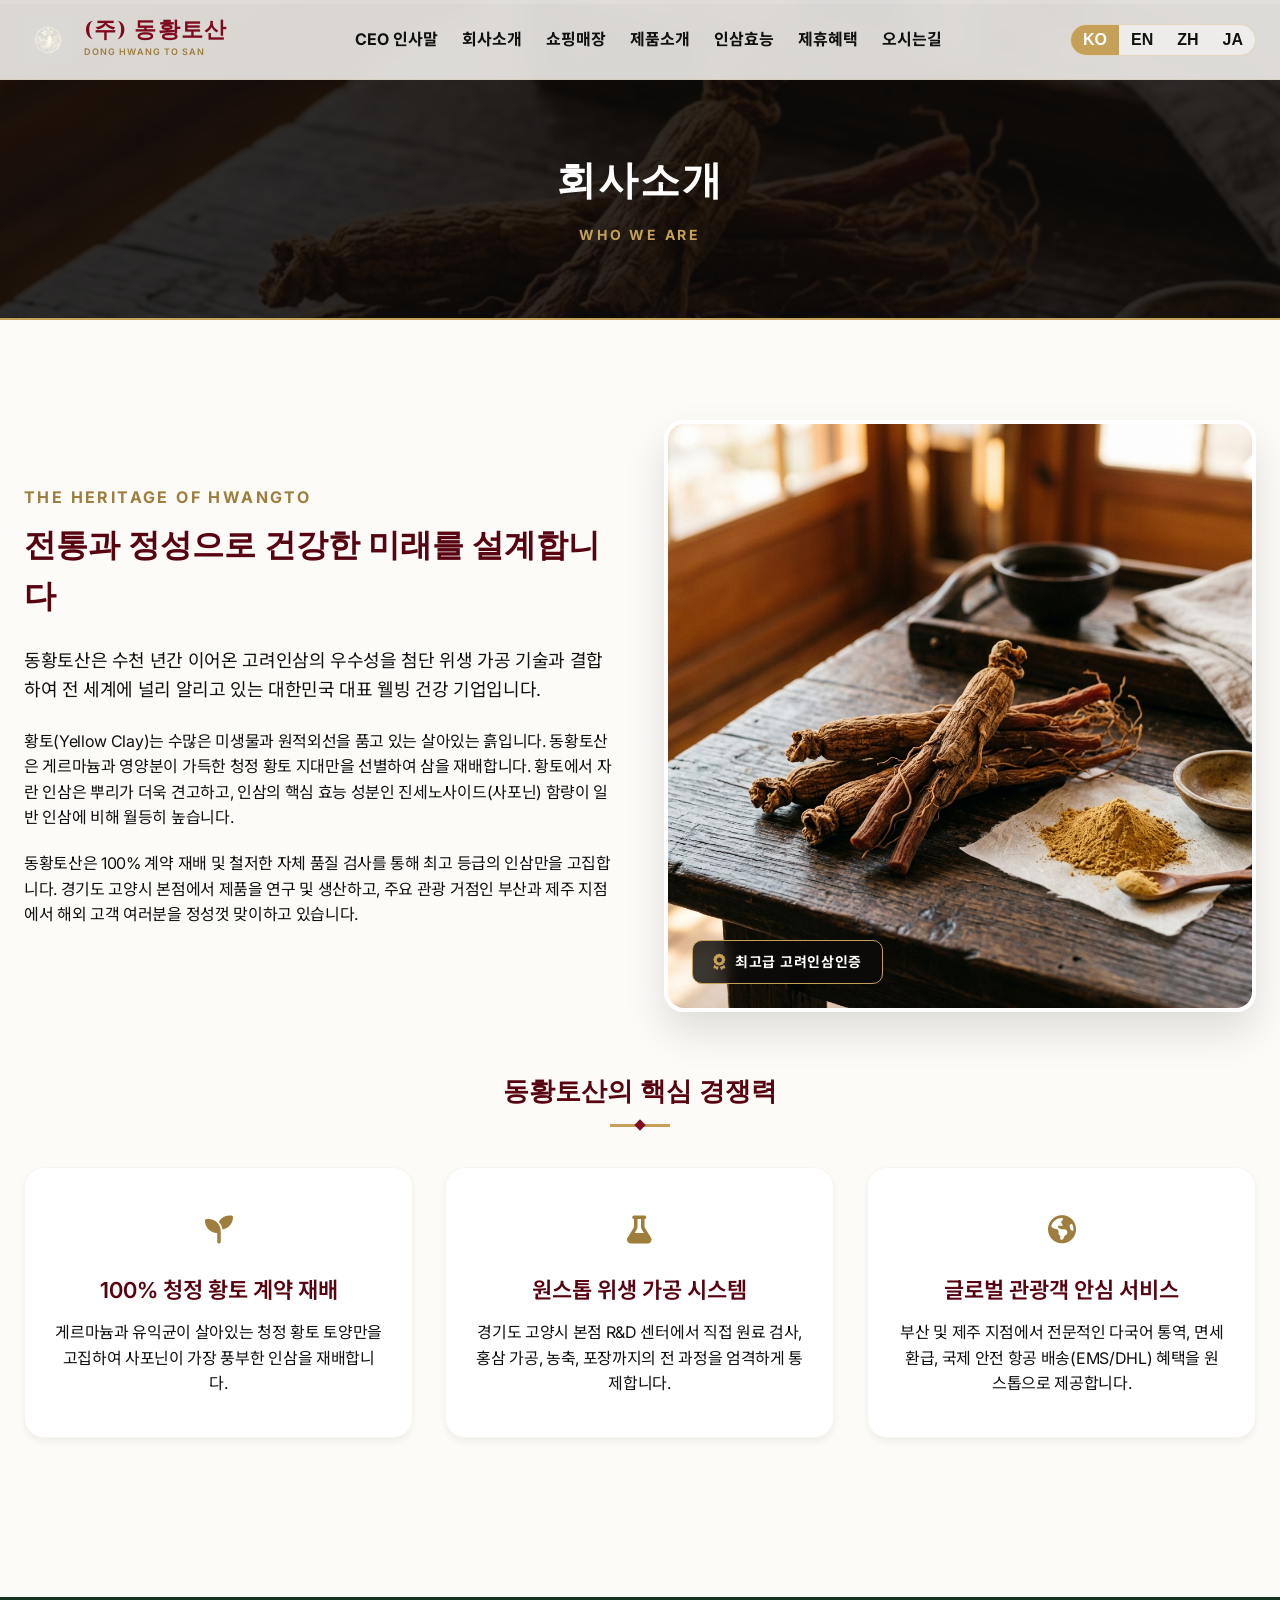
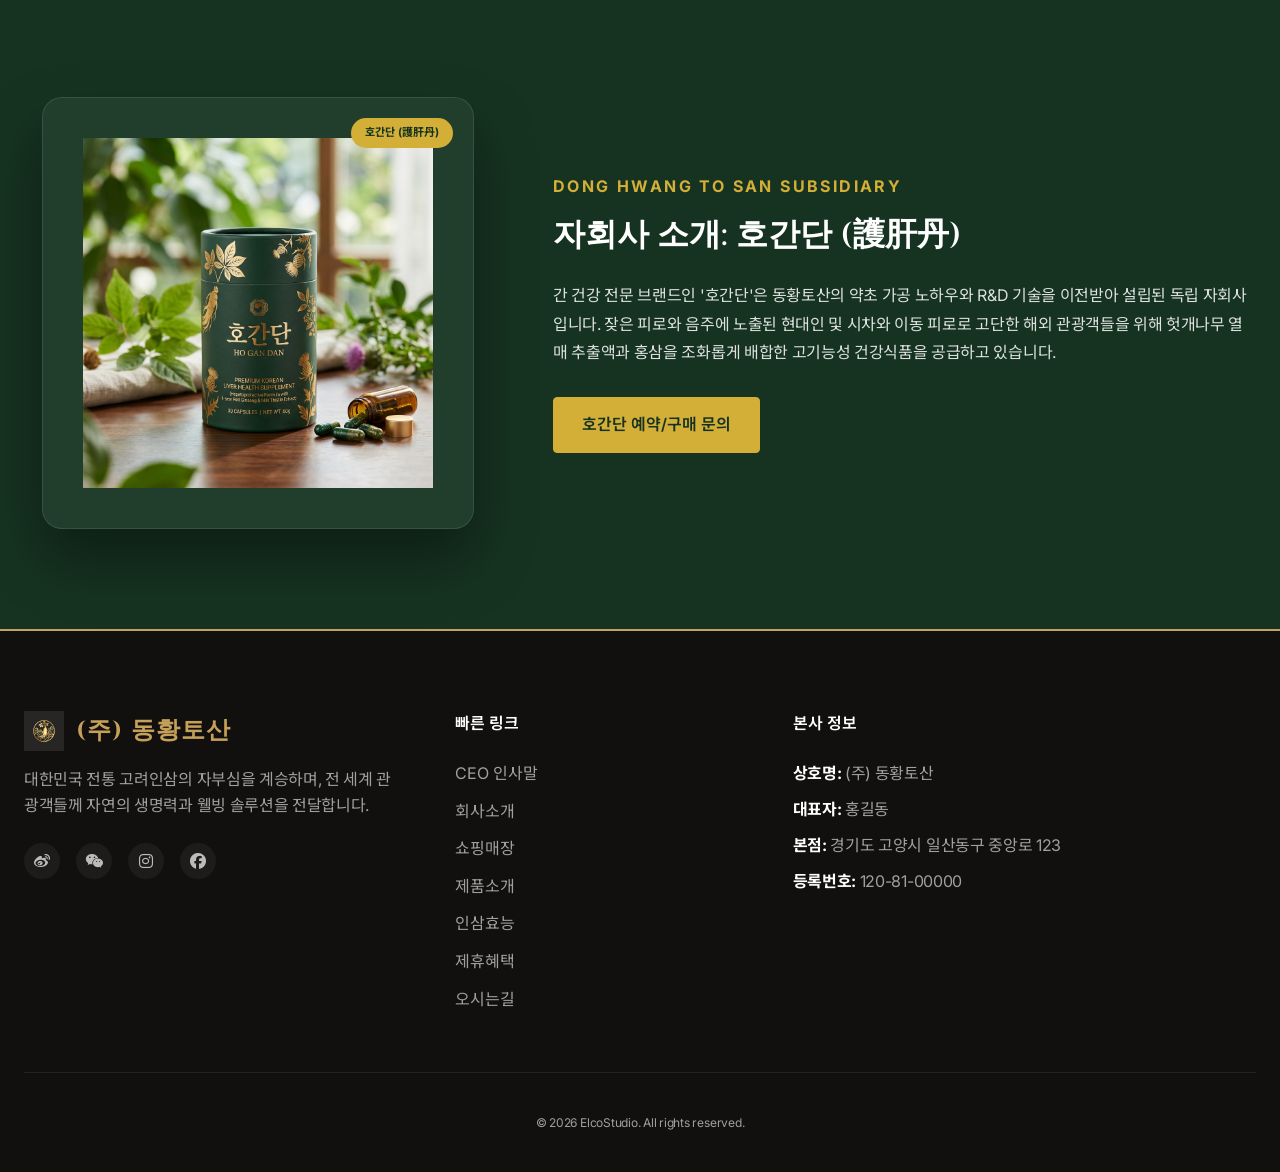
==== about.html @ 8557ec3d "first" ====
<!DOCTYPE html>
<html lang="ko">
<head>
    <meta charset="UTF-8">
    <meta name="viewport" content="width=device-width, initial-scale=1.0">
    <title>회사소개 | (주)동황토산</title>
    <meta name="description" content="주식회사 동황토산의 브랜드 연혁, 경쟁력 및 자회사 호간단을 소개합니다. 황토 속에서 엄선된 6년근 고려인삼의 자부심을 확인하세요.">
    <!-- Google Fonts -->
    <link rel="preconnect" href="https://fonts.googleapis.com">
    <link rel="preconnect" href="https://fonts.gstatic.com" crossorigin>
    <link href="https://fonts.googleapis.com/css2?family=Cinzel:wght@400;600;700&family=Inter:wght@300;400;500;600;700&family=Noto+Sans+KR:wght@300;400;500;700&display=swap" rel="stylesheet">
    <!-- FontAwesome -->
    <link rel="stylesheet" href="https://cdnjs.cloudflare.com/ajax/libs/font-awesome/6.4.0/css/all.min.css">
    <!-- Stylesheet -->
    <link rel="stylesheet" href="styles.css">
</head>
<body>

    <!-- Header / Sticky Navigation -->
    <header id="main-header" class="header">
        <div class="header-container">
            <a href="index.html" class="logo" id="header-logo">
                <img src="assets/logo.png" alt="Dong Hwang To San Logo" class="logo-img">
                <div class="logo-text-wrap">
                    <span class="logo-text-ko" data-i18n="logo_name">주식회사 동황토산</span>
                    <span class="logo-subtext" data-i18n="logo_sub">DONG HWANG TO SAN</span>
                </div>
            </a>
            
            <nav class="nav-menu" id="nav-menu">
                <ul>
                    <li><a href="ceo.html" data-i18n="nav_story">CEO 인사말</a></li>
                    <li><a href="about.html" class="active" data-i18n="nav_about">회사소개</a></li>
                    <li><a href="outlets.html" data-i18n="nav_branches">쇼핑매장</a></li>
                    <li><a href="products.html" data-i18n="nav_products">제품소개</a></li>
                    <li><a href="efficacy.html" data-i18n="nav_efficacy">인삼효능</a></li>
                    <li><a href="partnership.html" data-i18n="nav_partnership">제휴혜택</a></li>
                    <li><a href="directions.html" data-i18n="nav_booking">오시는길</a></li>
                </ul>
            </nav>

            <div class="header-actions">
                <div class="lang-selector" id="lang-selector">
                    <button class="lang-btn" data-lang="ko">KO</button>
                    <button class="lang-btn" data-lang="en">EN</button>
                    <button class="lang-btn" data-lang="zh">ZH</button>
                    <button class="lang-btn" data-lang="ja">JA</button>
                </div>
                <button class="mobile-menu-toggle" id="mobile-toggle" aria-label="Toggle Navigation Menu">
                    <i class="fa-solid fa-bars"></i>
                </button>
            </div>
        </div>
    </header>

    <!-- Subpage Hero Banner -->
    <section class="subpage-hero">
        <div class="subpage-hero-content">
            <h1 class="subpage-title" data-i18n="about_page_title">회사소개</h1>
            <span class="subpage-subtitle" data-i18n="about_intro_subtitle">WHO WE ARE</span>
        </div>
    </section>

    <!-- Main Content -->
    <main id="content-wrapper">
        <!-- Story Section -->
        <section class="section">
            <div class="container">
                <div class="grid-2-col">
                    <div class="story-text">
                        <span class="section-subtitle" data-i18n="story_subtitle">THE HERITAGE OF HWANGTO</span>
                        <h2 data-i18n="about_intro_title" style="font-size: 32px; margin-bottom: 24px; color: var(--color-primary-dark);">
                            전통과 정성으로 건강한 미래를 설계합니다
                        </h2>
                        <p data-i18n="about_intro_p" class="greeting-highlight" style="font-size: 18px; margin-bottom: 24px;">
                            동황토산은 수천 년간 이어온 고려인삼의 우수성을 첨단 위생 가공 기술과 결합하여 전 세계에 널리 알리고 있는 대한민국 대표 웰빙 건강 기업입니다.
                        </p>
                        <p data-i18n="story_p1" style="font-size: 16px;">
                            황토(Yellow Clay)는 수많은 미생물과 원적외선을 품고 있는 살아있는 흙입니다. 동황토산은 게르마늄과 영양분이 가득한 청정 황토 지대만을 선별하여 삼을 재배합니다. 황토에서 자란 인삼은 뿌리가 더욱 견고하고, 인삼의 핵심 효능 성분인 진세노사이드(사포닌) 함량이 일반 인삼에 비해 월등히 높습니다.
                        </p>
                        <p data-i18n="story_p2" style="font-size: 16px;">
                            동황토산은 100% 계약 재배 및 철저한 자체 품질 검사를 통해 최고 등급의 인삼만을 고집합니다. 경기도 고양시 본점에서 제품을 연구 및 생산하고, 주요 관광 거점인 부산과 제주 지점에서 해외 고객 여러분을 정성껏 맞이하고 있습니다.
                        </p>
                    </div>
                    <div class="story-visual">
                        <div class="story-img-card">
                            <img src="assets/hero.png" alt="Dong Hwang To San Ginseng Roots" class="story-img">
                            <div class="img-badge">
                                <i class="fa-solid fa-award"></i>
                                <span data-i18n="story_badge_txt">최고급 고려인삼인증</span>
                            </div>
                        </div>
                    </div>
                </div>

                <!-- Competencies Sub-section -->
                <div class="about-core-title">
                    <h3 data-i18n="about_core_h3" style="font-size: 26px;">동황토산의 핵심 경쟁력</h3>
                    <div class="title-line"></div>
                </div>

                <div class="about-core-grid">
                    <div class="about-core-card">
                        <div class="about-core-icon"><i class="fa-solid fa-seedling"></i></div>
                        <h4 data-i18n="about_core1_t">100% 청정 황토 계약 재배</h4>
                        <p data-i18n="about_core1_d">게르마늄과 유익균이 살아있는 청정 황토 토양만을 고집하여 사포닌이 가장 풍부한 인삼을 재배합니다.</p>
                    </div>
                    
                    <div class="about-core-card">
                        <div class="about-core-icon"><i class="fa-solid fa-flask"></i></div>
                        <h4 data-i18n="about_core2_t">원스톱 위생 가공 시스템</h4>
                        <p data-i18n="about_core2_d">경기도 고양시 본점 R&D 센터에서 직접 원료 검사, 홍삼 가공, 농축, 포장까지의 전 과정을 엄격하게 통제합니다.</p>
                    </div>
                    
                    <div class="about-core-card">
                        <div class="about-core-icon"><i class="fa-solid fa-earth-americas"></i></div>
                        <h4 data-i18n="about_core3_t">글로벌 관광객 안심 서비스</h4>
                        <p data-i18n="about_core3_d">부산 및 제주 지점에서 전문적인 다국어 통역, 면세 환급, 국제 안전 항공 배송(EMS/DHL) 혜택을 원스톱으로 제공합니다.</p>
                    </div>
                </div>
            </div>
        </section>

        <!-- Subsidiary Section (Ho Gan Dan) -->
        <section class="section" style="background-color: var(--color-hgd-primary); color: var(--color-white);">
            <div class="container">
                <div class="hogandan-layout">
                    <div class="hogandan-visual">
                        <div class="hogandan-img-wrap">
                            <img src="assets/hogandan.png" alt="Ho Gan Dan Supplement" class="hogandan-img">
                            <div class="hogandan-badge">
                                <span data-i18n="hgd_badge">호간단 (護肝丹)</span>
                            </div>
                        </div>
                    </div>
                    <div class="hogandan-text">
                        <span class="section-subtitle hgd-sub" data-i18n="hgd_subtitle">DONG HWANG TO SAN SUBSIDIARY</span>
                        <h2 data-i18n="about_hgd_title" style="color: var(--color-white); font-size: 32px; margin-bottom: 20px;">자회사 소개: 호간단 (護肝丹)</h2>
                        <p data-i18n="about_hgd_desc" style="font-size: 16px; line-height: 1.8; color: rgba(255, 255, 255, 0.85); margin-bottom: 30px;">
                            간 건강 전문 브랜드인 '호간단'은 동황토산의 약초 가공 노하우와 R&D 기술을 이전받아 설립된 독립 자회사입니다. 잦은 피로와 음주에 노출된 현대인 및 시차와 이동 피로로 고단한 해외 관광객들을 위해 헛개나무 열매 추출액과 홍삼을 조화롭게 배합한 고기능성 건강식품을 공급하고 있습니다.
                        </p>
                        <a href="products.html" class="btn btn-hgd" data-i18n="hgd_cta">호간단 예약/구매 문의</a>
                    </div>
                </div>
            </div>
        </section>
    </main>

    <!-- Footer -->
    <footer class="footer">
        <div class="container">
            <div class="footer-grid">
                <div class="footer-col footer-brand">
                    <div class="footer-logo-wrap">
                        <img src="assets/logo.png" alt="Dong Hwang To San Logo" class="logo-img" style="height: 40px; width: 40px;">
                        <span class="footer-logo-text" data-i18n="logo_name">주식회사 동황토산</span>
                    </div>
                    <p class="footer-desc" data-i18n="foot_desc">
                        대한민국 전통 고려인삼의 자부심을 계승하며, 전 세계 관광객들께 자연의 생명력과 웰빙 솔루션을 전달합니다.
                    </p>
                    <div class="social-icons">
                        <a href="#"><i class="fa-brands fa-weibo"></i></a>
                        <a href="#"><i class="fa-brands fa-weixin"></i></a>
                        <a href="#"><i class="fa-brands fa-instagram"></i></a>
                        <a href="#"><i class="fa-brands fa-facebook"></i></a>
                    </div>
                </div>

                <div class="footer-col">
                    <h4 data-i18n="foot_title_links">빠른 링크</h4>
                    <ul>
                        <li><a href="ceo.html" data-i18n="nav_story">CEO 인사말</a></li>
                        <li><a href="about.html" data-i18n="nav_about">회사소개</a></li>
                        <li><a href="outlets.html" data-i18n="nav_branches">쇼핑매장</a></li>
                        <li><a href="products.html" data-i18n="nav_products">제품소개</a></li>
                        <li><a href="efficacy.html" data-i18n="nav_efficacy">인삼효능</a></li>
                        <li><a href="partnership.html" data-i18n="nav_partnership">제휴혜택</a></li>
                        <li><a href="directions.html" data-i18n="nav_booking">오시는길</a></li>
                    </ul>
                </div>

                <div class="footer-col">
                    <h4 data-i18n="foot_title_addr">본사 정보 (HQ Info)</h4>
                    <p class="foot-info-p"><strong data-i18n="foot_lbl_comp">상호명:</strong> <span data-i18n="logo_name">주식회사 동황토산</span></p>
                    <p class="foot-info-p"><strong data-i18n="foot_lbl_ceo">대표자:</strong> <span data-i18n="foot_ceo">홍길동</span></p>
                    <p class="foot-info-p"><strong data-i18n="foot_lbl_hq">본점:</strong> <span data-i18n="branch_goyang_addr">경기도 고양시 일산동구 중앙로 123</span></p>
                    <p class="foot-info-p"><strong data-i18n="foot_lbl_reg">등록번호:</strong> 120-81-00000</p>
                </div>
            </div>
            
            <div class="footer-bottom">
                <p>&copy; 2026 ElcoStudio. All rights reserved.</p>
            </div>
        </div>
    </footer>

    <!-- Script file -->
    <script src="app.js"></script>
</body>
</html>
---- styles.css ----
/* ==========================================================================
   DONG HWANG TO SAN - PREMIUM WEBSITE CSS
   ========================================================================== */

/* Custom CSS Variables / Design Tokens */
:root {
    /* Fonts */
    --font-heading: 'Cinzel', serif;
    --font-body: 'Inter', 'Noto Sans KR', sans-serif;
    
    /* Colors - Dong Hwang To San */
    --color-primary: #800A1D;       /* Premium Red Ginseng Crimson */
    --color-primary-light: #A71C34;
    --color-primary-dark: #580310;
    --color-accent: #C5A059;        /* Warm Gold */
    --color-accent-light: #DFBA77;
    --color-accent-dark: #9E7D3D;
    --color-bg: #FDFBF7;            /* Creamy White */
    --color-bg-alt: #F6F2EB;        /* Warm Grey-Beige */
    --color-text: #111111;          /* High Contrast Dark Charcoal */
    --color-text-light: #111111;
    --color-white: #ffffff;
    --color-black: #0c0a09;
    
    /* Colors - Ho Gan Dan (Subsidiary) */
    --color-hgd-primary: #163321;   /* Deep Emerald Green */
    --color-hgd-accent: #D4AF37;    /* Bright Gold */
    --color-hgd-bg: #F2F7F4;
    
    /* Borders & Shadows */
    --border-radius-sm: 4px;
    --border-radius-md: 10px;
    --border-radius-lg: 20px;
    --shadow-sm: 0 4px 6px rgba(0, 0, 0, 0.05);
    --shadow-md: 0 10px 20px rgba(0, 0, 0, 0.08);
    --shadow-lg: 0 20px 40px rgba(0, 0, 0, 0.12);
    --shadow-glass: 0 8px 32px 0 rgba(128, 10, 29, 0.08);
    --border-glass: 1px solid rgba(255, 255, 255, 0.4);
    
    /* Layout */
    --max-width: 1400px;            /* Increased for a wider premium layout */
    --header-height: 80px;
    --transition: all 0.3s cubic-bezier(0.25, 0.8, 0.25, 1);
}

/* Reset & Global styles */
* {
    margin: 0;
    padding: 0;
    box-sizing: border-box;
}

html {
    scroll-behavior: smooth;
    font-size: 16px; /* 1rem = 16px (Web Standard Root Size) */
}

body {
    font-family: var(--font-body);
    background-color: var(--color-bg);
    color: var(--color-text);
    line-height: 1.6;
    overflow-x: hidden;
}

a {
    text-decoration: none;
    color: inherit;
    transition: var(--transition);
}

ul {
    list-style: none;
}

img {
    max-width: 100%;
    height: auto;
    display: block;
}

/* Typography */
h1, h2, h3, h4, h5, h6 {
    font-family: var(--font-heading);
    font-weight: 600;
    color: var(--color-primary-dark);
}

p {
    font-weight: 400; /* Regular */
    letter-spacing: -0.02em;
}

.container {
    width: 100%;
    max-width: var(--max-width);
    margin: 0 auto;
    padding: 0 24px;
}

/* Sections Styling */
.section {
    padding: 100px 0;
    position: relative;
}

.section-title-wrap {
    text-align: center;
    margin-bottom: 60px;
}

.section-subtitle {
    font-family: var(--font-body);
    font-size: 1rem; /* 16px */
    font-weight: bold;
    letter-spacing: 0.15em;
    color: var(--color-accent-dark);
    display: block;
    margin-bottom: 10px;
    text-transform: uppercase;
}

.section-title {
    font-size: 2.375rem; /* 38px */
    font-weight: 700;
    position: relative;
    display: inline-block;
    padding-bottom: 15px;
    color: var(--color-primary-dark);
}

.title-line {
    width: 60px;
    height: 3px;
    background-color: var(--color-accent);
    margin: 10px auto 0;
    position: relative;
}

.title-line::after {
    content: '';
    position: absolute;
    width: 8px;
    height: 8px;
    background-color: var(--color-primary);
    transform: rotate(45deg);
    top: -3px;
    left: calc(50% - 4px);
}

/* General Buttons */
.btn {
    display: inline-flex;
    align-items: center;
    justify-content: center;
    padding: 14px 28px;
    font-size: 1rem; /* 16px - Standardized from 15px */
    font-weight: bold;
    border-radius: var(--border-radius-sm);
    cursor: pointer;
    transition: var(--transition);
    border: none;
    font-family: var(--font-body);
}

.btn-primary {
    background-color: var(--color-primary);
    color: var(--color-white);
    border: 1px solid var(--color-primary);
}

.btn-primary:hover {
    background-color: var(--color-primary-dark);
    border-color: var(--color-primary-dark);
    transform: translateY(-2px);
    box-shadow: 0 6px 15px rgba(128, 10, 29, 0.3);
}

.btn-secondary {
    background-color: transparent;
    color: var(--color-accent-dark);
    border: 1px solid var(--color-accent);
}

.btn-secondary:hover {
    background-color: var(--color-accent);
    color: var(--color-white);
    transform: translateY(-2px);
    box-shadow: 0 6px 15px rgba(197, 160, 89, 0.25);
}

/* Grid helper */
.grid-2-col {
    display: grid;
    grid-template-columns: 1fr 1fr;
    gap: 48px;
    align-items: center;
}

/* Header & Navigation */
.header {
    height: var(--header-height);
    width: 100%;
    position: fixed;
    top: 0;
    left: 0;
    z-index: 1000;
    background: rgba(253, 251, 247, 0.85);
    backdrop-filter: blur(12px);
    -webkit-backdrop-filter: blur(12px);
    border-bottom: 1px solid rgba(197, 160, 89, 0.15);
    transition: var(--transition);
}

.header.scrolled {
    height: 70px;
    background: rgba(253, 251, 247, 0.95);
    box-shadow: var(--shadow-sm);
}

.header-container {
    height: 100%;
    max-width: 1500px; /* Increased to make English menu spacious */
    margin: 0 auto;
    display: flex;
    justify-content: space-between;
    align-items: center;
    padding: 0 24px;
}

.logo {
    display: flex;
    align-items: center;
    gap: 12px;
}

.logo-img {
    height: 48px;
    width: 48px;
    object-fit: contain;
    mix-blend-mode: screen;
    filter: brightness(1.15);
}

.logo-text-wrap {
    display: flex;
    flex-direction: column;
}

.footer-logo-wrap {
    display: flex;
    align-items: center;
    gap: 12px;
    margin-bottom: 16px;
}

.footer-logo-wrap .footer-logo-text {
    margin-bottom: 0;
}

.logo-text-ko {
    font-family: var(--font-heading);
    font-size: 1.375rem; /* 22px */
    font-weight: 700;
    color: var(--color-primary);
    letter-spacing: 0.05em;
    line-height: 1.1;
}

.logo-subtext {
    font-family: var(--font-body);
    font-size: 0.5625rem; /* 9px */
    font-weight: 600;
    letter-spacing: 0.12em;
    color: var(--color-accent-dark);
    margin-top: 2px;
}

.nav-menu ul {
    display: flex;
    gap: 24px; /* Restored to 24px since container is now wider */
}

.nav-menu a {
    font-size: 1rem; /* 16px */
    font-weight: bold;
    color: var(--color-text-light);
    position: relative;
    padding: 6px 0;
}

.nav-menu a:hover {
    color: var(--color-primary);
}

.nav-menu a::after {
    content: '';
    position: absolute;
    bottom: 0;
    left: 0;
    width: 0;
    height: 2px;
    background-color: var(--color-primary);
    transition: var(--transition);
}

.nav-menu a:hover::after {
    width: 100%;
}

.btn-booking-nav {
    background-color: var(--color-primary);
    color: var(--color-white) !important;
    padding: 8px 16px !important;
    border-radius: var(--border-radius-sm);
    font-weight: 600 !important;
}

.btn-booking-nav::after {
    display: none !important;
}

.btn-booking-nav:hover {
    background-color: var(--color-primary-dark);
    transform: translateY(-1px);
}

.header-actions {
    display: flex;
    align-items: center;
    gap: 16px;
}

/* Language selector */
.lang-selector {
    display: flex;
    border: 1px solid rgba(197, 160, 89, 0.3);
    border-radius: 30px;
    overflow: hidden;
    background-color: rgba(255, 255, 255, 0.5);
}

.lang-btn {
    background: none;
    border: none;
    padding: 6px 12px;
    font-size: 1rem; /* 16px */
    font-weight: bold;
    color: var(--color-text-light);
    cursor: pointer;
    transition: var(--transition);
}

.lang-btn:hover {
    color: var(--color-primary);
}

.lang-btn.active {
    background-color: var(--color-accent);
    color: var(--color-white);
}

.mobile-menu-toggle {
    display: none;
    background: none;
    border: none;
    font-size: 1.25rem; /* 20px */
    cursor: pointer;
    color: var(--color-primary);
}

/* Hero Section */
.hero-section {
    height: 100vh;
    min-height: 600px;
    display: flex;
    align-items: center;
    position: relative;
    background-image: url('assets/hero.png');
    background-size: cover;
    background-position: center;
    color: var(--color-white);
}

.hero-bg-overlay {
    position: absolute;
    top: 0;
    left: 0;
    width: 100%;
    height: 100%;
    background: linear-gradient(135deg, rgba(12, 10, 9, 0.85) 0%, rgba(128, 10, 29, 0.3) 100%);
    z-index: 1;
}

.hero-container {
    position: relative;
    z-index: 2;
    max-width: var(--max-width);
    margin: 0 auto;
    padding: 0 24px;
    width: 100%;
}

.hero-content {
    max-width: 650px;
}

.hero-badge {
    font-size: 1rem; /* 16px */
    font-weight: bold;
    letter-spacing: 0.2em;
    color: var(--color-accent);
    background-color: rgba(128, 10, 29, 0.25);
    padding: 6px 16px;
    border-radius: 30px;
    border: 1px solid rgba(197, 160, 89, 0.4);
    display: inline-block;
    margin-bottom: 24px;
}

.hero-title {
    font-size: 3.25rem; /* 52px */
    line-height: 1.25;
    color: var(--color-white);
    margin-bottom: 24px;
}

.hero-description {
    font-size: 1.0625rem; /* 17px */
    color: rgba(255, 255, 255, 0.85);
    margin-bottom: 40px;
}

.hero-ctas {
    display: flex;
    gap: 16px;
}

.hero-ctas .btn-secondary {
    color: var(--color-white);
    border-color: rgba(255, 255, 255, 0.4);
}

.hero-ctas .btn-secondary:hover {
    background-color: rgba(255, 255, 255, 0.15);
    border-color: var(--color-white);
}

.scroll-down {
    position: absolute;
    bottom: 30px;
    left: 50%;
    transform: translateX(-50%);
    z-index: 2;
    animation: bounce 2s infinite;
}

.scroll-down i {
    font-size: 1.25rem; /* 20px */
    color: rgba(255, 255, 255, 0.7);
}

@keyframes bounce {
    0%, 20%, 50%, 80%, 100% { transform: translateY(0) translateX(-50%); }
    40% { transform: translateY(-10px) translateX(-50%); }
    60% { transform: translateY(-5px) translateX(-50%); }
}

/* Brand Story Section */
.brand-story-section {
    background-color: var(--color-bg);
}

.story-text h3 {
    font-size: 1.5rem; /* 24px */
    margin-bottom: 20px;
    color: var(--color-primary);
}

.story-text p {
    margin-bottom: 20px;
    color: var(--color-text-light);
    font-size: 1rem; /* Standardized to 1rem (16px) from 15px */
}

.story-stats {
    display: flex;
    gap: 40px;
    margin-top: 35px;
}

.stat-item {
    display: flex;
    flex-direction: column;
}

.stat-num {
    font-family: var(--font-heading);
    font-size: 2.5rem; /* 40px */
    font-weight: 700;
    color: var(--color-primary);
    line-height: 1;
}

.stat-lbl {
    font-size: 1rem; /* 16px */
    color: var(--color-text-light);
    margin-top: 8px;
    font-weight: bold;
}

.story-visual {
    display: flex;
    justify-content: center;
}

.story-img-card {
    position: relative;
    border-radius: var(--border-radius-lg);
    overflow: hidden;
    box-shadow: var(--shadow-lg);
    border: 4px solid var(--color-white);
}

.story-img {
    transition: transform 0.8s ease;
    width: 100%;
}

.story-img-card:hover .story-img {
    transform: scale(1.05);
}

.img-badge {
    position: absolute;
    bottom: 24px;
    left: 24px;
    background: rgba(12, 10, 9, 0.8);
    backdrop-filter: blur(8px);
    border: 1px solid var(--color-accent);
    color: var(--color-white);
    padding: 10px 20px;
    border-radius: var(--border-radius-md);
    display: flex;
    align-items: center;
    gap: 10px;
}

.img-badge i {
    color: var(--color-accent);
}

.img-badge span {
    font-size: 0.875rem; /* 14px */
    font-weight: bold;
    letter-spacing: 0.05em;
}

/* Branches Section */
.branches-section {
    background-color: var(--color-bg-alt);
}

.branches-grid {
    display: grid;
    grid-template-columns: repeat(3, 1fr);
    gap: 32px;
}

.branch-card {
    background-color: var(--color-white);
    border-radius: var(--border-radius-lg);
    overflow: hidden;
    box-shadow: var(--shadow-md);
    border: 1px solid rgba(197, 160, 89, 0.1);
    transition: var(--transition);
}

.branch-card:hover {
    transform: translateY(-8px);
    box-shadow: var(--shadow-lg);
    border-color: var(--color-accent);
}

.branch-img-placeholder {
    height: 180px;
    position: relative;
    background-size: cover;
    background-position: center;
}

/* Stylized backgrounds for maps representation */
.gyeonggi-bg {
    background-image: linear-gradient(rgba(128, 10, 29, 0.25), rgba(12, 10, 9, 0.7)), url('assets/hero.png');
}
.busan-bg {
    background-image: linear-gradient(rgba(128, 10, 29, 0.25), rgba(12, 10, 9, 0.7)), url('assets/extract.png');
}
.jeju-bg {
    background-image: linear-gradient(rgba(128, 10, 29, 0.25), rgba(12, 10, 9, 0.7)), url('assets/roots.png');
}

.branch-overlay {
    position: absolute;
    bottom: 0;
    left: 0;
    width: 100%;
    padding: 16px 24px;
}

.branch-tag {
    background-color: var(--color-accent);
    color: var(--color-white);
    font-size: 0.875rem; /* 14px */
    font-weight: bold;
    letter-spacing: 0.1em;
    padding: 4px 10px;
    border-radius: 30px;
    text-transform: uppercase;
}

.branch-details {
    padding: 28px;
}

.branch-name {
    font-size: 1.375rem; /* 20px */
    margin-bottom: 12px;
    font-weight: bold;
    color: var(--color-primary-dark);
}

.branch-desc {
    font-size: 1rem; /* Standardized from 13.5px to 1rem (16px) */
    color: var(--color-text-light);
    margin-bottom: 24px;
    min-height: 4.8rem; /* Adjusted for larger standard text */
}

.branch-info-list {
    display: flex;
    flex-direction: column;
    gap: 12px;
    font-size: 1rem; /* 16px */
    color: var(--color-text-light);
    border-top: 1px solid rgba(197, 160, 89, 0.15);
    padding-top: 20px;
}

.branch-info-list li {
    display: flex;
    align-items: flex-start;
    gap: 12px;
}

.branch-info-list i {
    color: var(--color-accent-dark);
    margin-top: 3px;
    font-size: 0.875rem; /* 14px */
}

.branch-info-list li span {
    line-height: 1.4;
}

/* Products Section */
.products-section {
    background-color: var(--color-bg);
}

.products-grid {
    display: grid;
    grid-template-columns: repeat(3, 1fr);
    gap: 32px;
}

.product-card {
    background-color: var(--color-white);
    border-radius: var(--border-radius-lg);
    overflow: hidden;
    box-shadow: var(--shadow-sm);
    border: 1px solid rgba(197, 160, 89, 0.1);
    transition: var(--transition);
    cursor: pointer;
}

.product-card:hover {
    transform: translateY(-8px);
    box-shadow: var(--shadow-lg);
    border-color: var(--color-accent);
}

.product-img-wrap {
    height: 280px;
    background-color: #fbf9f6;
    display: flex;
    align-items: center;
    justify-content: center;
    position: relative;
    overflow: hidden;
}

.product-img {
    height: 80%;
    object-fit: contain;
    transition: transform 0.6s ease;
}

.product-card:hover .product-img {
    transform: scale(1.08);
}

.product-hover-overlay {
    position: absolute;
    top: 0;
    left: 0;
    width: 100%;
    height: 100%;
    background-color: rgba(128, 10, 29, 0.15);
    display: flex;
    align-items: center;
    justify-content: center;
    opacity: 0;
    transition: var(--transition);
    backdrop-filter: blur(4px);
}

.product-card:hover .product-hover-overlay {
    opacity: 1;
}

.btn-view-detail {
    background-color: var(--color-white);
    color: var(--color-primary-dark);
    font-weight: 600;
    font-size: 0.875rem; /* Standardized to 14px */
    padding: 10px 20px;
    border-radius: var(--border-radius-sm);
    box-shadow: var(--shadow-md);
}

.btn-view-detail:hover {
    background-color: var(--color-primary);
    color: var(--color-white);
}

.product-info {
    padding: 24px;
    text-align: center;
}

.product-category {
    font-size: 0.875rem; /* 14px */
    font-weight: bold;
    letter-spacing: 0.1em;
    color: var(--color-accent-dark);
    display: block;
    margin-bottom: 8px;
    text-transform: uppercase;
}

.product-title {
    font-size: 1.25rem;
    font-weight: bold;
    margin-bottom: 12px;
    min-height: 48px;
    display: flex;
    align-items: center;
    justify-content: center;
}

.product-price {
    font-size: 1.125rem; /* 18px */
    font-weight: 600;
    color: var(--color-primary);
    font-family: var(--font-heading);
}

/* Subsidiary: Ho Gan Dan Section */
.hogandan-section {
    background-color: var(--color-hgd-primary);
    color: var(--color-white);
    position: relative;
    overflow: hidden;
}

.hogandan-bg-overlay {
    position: absolute;
    top: 0;
    left: 0;
    width: 100%;
    height: 100%;
    background: radial-gradient(circle at 80% 20%, rgba(212, 175, 55, 0.15) 0%, transparent 50%);
}

.hogandan-layout {
    display: grid;
    grid-template-columns: 4fr 6fr;
    gap: 60px;
    align-items: center;
    position: relative;
    z-index: 2;
}

.hogandan-visual {
    display: flex;
    justify-content: center;
}

.hogandan-img-wrap {
    position: relative;
    border-radius: var(--border-radius-lg);
    background: rgba(255, 255, 255, 0.05);
    border: 1px solid rgba(255, 255, 255, 0.1);
    padding: 40px;
    box-shadow: 0 30px 60px rgba(0, 0, 0, 0.4);
    backdrop-filter: blur(20px);
}

.hogandan-img {
    max-height: 350px;
    object-fit: contain;
}

.hogandan-badge {
    position: absolute;
    top: 20px;
    right: 20px;
    background-color: var(--color-hgd-accent);
    color: var(--color-hgd-primary);
    font-size: 0.6875rem; /* 11px */
    font-weight: 700;
    padding: 6px 14px;
    border-radius: 30px;
}

.hgd-sub {
    color: var(--color-hgd-accent) !important;
}

.hogandan-text h2 {
    color: var(--color-white);
    font-size: 2.125rem; /* 34px */
    margin-bottom: 16px;
}

.hgd-intro {
    font-size: 1.125rem; /* 18px */
    font-weight: 500;
    color: var(--color-hgd-accent);
    margin-bottom: 24px;
}

.hgd-body {
    font-size: 1rem; /* Standardized to 1rem (16px) */
    color: rgba(255, 255, 255, 0.8);
    margin-bottom: 32px;
}

.hgd-features {
    display: flex;
    flex-direction: column;
    gap: 20px;
    margin-bottom: 35px;
}

.hgd-feat-item {
    display: flex;
    gap: 16px;
}

.hgd-feat-icon {
    width: 48px;
    height: 48px;
    border-radius: 50%;
    background-color: rgba(212, 175, 55, 0.15);
    border: 1px solid var(--color-hgd-accent);
    display: flex;
    align-items: center;
    justify-content: center;
    font-size: 1.125rem; /* 18px */
    color: var(--color-hgd-accent);
    flex-shrink: 0;
}

.hgd-feat-info h4 {
    color: var(--color-white);
    font-size: 1rem; /* Standardized to 1rem (16px) */
    margin-bottom: 4px;
    font-family: var(--font-body);
}

.hgd-feat-info p {
    font-size: 0.875rem; /* Standardized to 14px from 13px */
    color: rgba(255, 255, 255, 0.7);
}

.hgd-price-wrap {
    margin-bottom: 35px;
    display: flex;
    align-items: baseline;
    gap: 16px;
    background: rgba(255, 255, 255, 0.05);
    padding: 16px 24px;
    border-radius: var(--border-radius-md);
    border-left: 4px solid var(--color-hgd-accent);
}

.hgd-price-label {
    font-size: 1rem; /* 16px default */
    color: rgba(255, 255, 255, 0.7);
}

.hgd-price-value {
    font-size: 1.5rem; /* 24px */
    font-weight: 700;
    color: var(--color-hgd-accent);
    font-family: var(--font-heading);
}

.btn-hgd {
    background-color: var(--color-hgd-accent);
    color: var(--color-hgd-primary);
    font-weight: 600;
    border: 1px solid var(--color-hgd-accent);
}

.btn-hgd:hover {
    background-color: var(--color-white);
    border-color: var(--color-white);
    transform: translateY(-2px);
    box-shadow: 0 8px 20px rgba(255, 255, 255, 0.15);
}

/* Tourist Services Section */
.services-section {
    background-color: var(--color-bg-alt);
}

.services-grid {
    display: grid;
    grid-template-columns: repeat(4, 1fr);
    gap: 24px;
}

.service-card {
    background-color: var(--color-white);
    padding: 36px 24px;
    border-radius: var(--border-radius-lg);
    border: 1px solid rgba(197, 160, 89, 0.1);
    box-shadow: var(--shadow-sm);
    text-align: center;
    transition: var(--transition);
}

.service-card:hover {
    transform: translateY(-5px);
    box-shadow: var(--shadow-md);
    border-color: var(--color-accent);
}

.service-icon {
    width: 60px;
    height: 60px;
    background-color: rgba(128, 10, 29, 0.05);
    border: 1px solid rgba(128, 10, 29, 0.15);
    border-radius: 50%;
    display: flex;
    align-items: center;
    justify-content: center;
    font-size: 1.375rem; /* 22px */
    color: var(--color-primary);
    margin: 0 auto 24px;
}

.service-card h3 {
    font-size: 1.25rem; /* 16px */
    margin-bottom: 12px;
    font-family: var(--font-body);
    font-weight: 600;
}

.service-card p {
    font-size: 1rem; /* 16px */
    color: var(--color-text-light);
    line-height: 1.5;
}

/* Booking Section */
.booking-section {
    background-color: var(--color-bg);
}

.booking-wrap {
    display: grid;
    grid-template-columns: 4.5fr 5.5fr;
    border-radius: var(--border-radius-lg);
    overflow: hidden;
    box-shadow: var(--shadow-lg);
    background-color: var(--color-white);
    border: 1px solid rgba(197, 160, 89, 0.15);
}

.booking-info-pane {
    background-color: var(--color-primary-dark);
    background-image: linear-gradient(135deg, var(--color-primary-dark) 0%, rgba(12, 10, 9, 0.95) 100%);
    padding: 60px;
    color: var(--color-white);
    display: flex;
    flex-direction: column;
    justify-content: center;
}

.booking-info-pane h2 {
    color: var(--color-white);
    font-size: 1.875rem; /* 30px */
    margin-bottom: 20px;
}

.booking-info-pane p {
    font-size: 1rem; /* Standardized to 1rem (16px) */
    color: rgba(255, 255, 255, 0.8);
    margin-bottom: 40px;
    line-height: 1.6;
}

.benefits-list {
    display: flex;
    flex-direction: column;
    gap: 20px;
}

.benefit-item {
    display: flex;
    align-items: center;
    gap: 14px;
    font-size: 1rem; /* Standardized to 1rem (16px) from 13.5px */
    font-weight: 400;
}

.benefit-item i {
    width: 28px;
    height: 28px;
    background-color: rgba(197, 160, 89, 0.2);
    border: 1px solid var(--color-accent);
    color: var(--color-accent);
    border-radius: 50%;
    display: flex;
    align-items: center;
    justify-content: center;
    font-size: 0.6875rem; /* 11px */
    flex-shrink: 0;
}

.booking-form-pane {
    padding: 60px;
    background-color: var(--color-white);
}

.form-row {
    margin-bottom: 20px;
}

.grid-2-col-form {
    display: grid;
    grid-template-columns: 1fr 1fr;
    gap: 20px;
}

.form-group {
    display: flex;
    flex-direction: column;
}

.form-group label {
    font-size: 1rem; /* 16px */
    font-weight: bold;
    margin-bottom: 8px;
    color: var(--color-text);
}

.form-group input,
.form-group select,
.form-group textarea {
    padding: 12px 16px;
    border-radius: var(--border-radius-sm);
    border: 1px solid rgba(197, 160, 89, 0.3);
    background-color: #faf9f6;
    font-family: var(--font-body);
    font-size: 1rem; /* Standardized to 1rem (16px) from 13.5px */
    color: var(--color-text);
    transition: var(--transition);
}

.form-group input:focus,
.form-group select:focus,
.form-group textarea:focus {
    outline: none;
    border-color: var(--color-primary);
    background-color: var(--color-white);
    box-shadow: 0 0 0 3px rgba(128, 10, 29, 0.08);
}

.btn-submit {
    width: 100%;
    background-color: var(--color-primary);
    color: var(--color-white);
    font-weight: 600;
    margin-top: 10px;
    padding: 14px;
}

.btn-submit:hover {
    background-color: var(--color-primary-dark);
    transform: translateY(-1px);
}

/* Footer styling */
.footer {
    background-color: #12100e;
    color: rgba(255, 255, 255, 0.6);
    padding: 80px 0 40px;
    font-size: 1rem; /* Standardized to 1rem (16px) from 13.5px */
    border-top: 2px solid var(--color-accent);
}

.footer-grid {
    display: grid;
    grid-template-columns: 4fr 3fr 5fr;
    gap: 60px;
    margin-bottom: 60px;
}

.footer-logo-text {
    font-family: var(--font-heading);
    font-size: 1.5rem; /* 24px */
    font-weight: 700;
    color: var(--color-accent);
    letter-spacing: 0.05em;
    display: block;
    margin-bottom: 16px;
}

.footer-desc {
    font-size: 1rem; /* 16px */
    line-height: 1.6;
    margin-bottom: 24px;
}

.social-icons {
    display: flex;
    gap: 16px;
}

.social-icons a {
    width: 36px;
    height: 36px;
    background-color: rgba(255, 255, 255, 0.05);
    border-radius: 50%;
    display: flex;
    align-items: center;
    justify-content: center;
    font-size: 1rem; /* 16px */
    color: rgba(255, 255, 255, 0.7);
    transition: var(--transition);
}

.social-icons a:hover {
    background-color: var(--color-accent);
    color: var(--color-black);
    transform: translateY(-2px);
}

.footer-col h4 {
    color: var(--color-white);
    font-size: 1rem; /* Standardized to 1rem (16px) from 15px */
    font-family: var(--font-body);
    font-weight: 600;
    margin-bottom: 24px;
}

.footer-col ul {
    display: flex;
    flex-direction: column;
    gap: 12px;
}

.footer-col ul a:hover {
    color: var(--color-accent);
    padding-left: 4px;
}

.foot-info-p {
    margin-bottom: 12px;
    line-height: 1.5;
}

.foot-info-p strong {
    color: var(--color-white);
}

.footer-bottom {
    padding-top: 40px;
    border-top: 1px solid rgba(255, 255, 255, 0.08);
    text-align: center;
    font-size: 0.75rem; /* 12px */
}

/* Premium Modal Overlay & Card styling */
.modal-overlay {
    position: fixed;
    top: 0;
    left: 0;
    width: 100%;
    height: 100%;
    z-index: 2000;
    background-color: rgba(12, 10, 9, 0.75);
    backdrop-filter: blur(8px);
    display: flex;
    align-items: center;
    justify-content: center;
    opacity: 0;
    pointer-events: none;
    transition: opacity 0.4s ease;
}

.modal-overlay.open {
    opacity: 1;
    pointer-events: auto;
}

.modal-card {
    background-color: var(--color-bg);
    width: 90%;
    max-width: 900px;
    border-radius: var(--border-radius-lg);
    box-shadow: 0 30px 80px rgba(0, 0, 0, 0.5);
    border: 1px solid rgba(197, 160, 89, 0.25);
    overflow: hidden;
    position: relative;
    transform: scale(0.9) translateY(20px);
    transition: transform 0.4s cubic-bezier(0.25, 0.8, 0.25, 1);
}

.modal-overlay.open .modal-card {
    transform: scale(1) translateY(0);
}

.modal-close {
    position: absolute;
    top: 20px;
    right: 24px;
    background: none;
    border: none;
    font-size: 2rem; /* 32px */
    cursor: pointer;
    color: var(--color-text-light);
    z-index: 10;
    transition: var(--transition);
}

.modal-close:hover {
    color: var(--color-primary);
}

.modal-content-grid {
    display: grid;
    grid-template-columns: 4.5fr 5.5fr;
    height: 100%;
    max-height: 80vh;
}

.modal-visual {
    background-color: #fbf9f6;
    display: flex;
    align-items: center;
    justify-content: center;
    padding: 40px;
    border-right: 1px solid rgba(197, 160, 89, 0.15);
}

.modal-img {
    max-height: 350px;
    object-fit: contain;
}

.modal-text-pane {
    padding: 50px 40px;
    display: flex;
    flex-direction: column;
    overflow-y: auto;
}

.modal-category {
    font-size: 0.875rem; /* 14px */
    font-weight: bold;
    letter-spacing: 0.1em;
    color: var(--color-accent-dark);
    text-transform: uppercase;
    margin-bottom: 8px;
}

.modal-title {
    font-size: 1.625rem; /* 26px */
    margin-bottom: 12px;
}

.modal-price {
    font-size: 1.375rem; /* 22px */
    font-weight: 700;
    color: var(--color-primary);
    font-family: var(--font-heading);
    margin-bottom: 24px;
}

.modal-scroll-area {
    margin-bottom: 30px;
}

.modal-detail-block {
    margin-bottom: 20px;
}

.modal-detail-block h4 {
    font-size: 1rem; /* 16px */
    font-weight: bold;
    margin-bottom: 6px;
    font-family: var(--font-body);
    color: var(--color-text);
}

.modal-detail-block p {
    font-size: 1rem; /* 16px */
    color: var(--color-text-light);
    line-height: 1.5;
}

.block-highlight {
    background-color: rgba(197, 160, 89, 0.08);
    padding: 12px 16px;
    border-radius: var(--border-radius-sm);
    border-left: 3px solid var(--color-accent);
}

.block-highlight h4 {
    color: var(--color-accent-dark);
    display: flex;
    align-items: center;
    gap: 8px;
}

.block-highlight p {
    color: #8c7240;
}

.btn-modal-booking {
    width: 100%;
    font-weight: 600;
}

/* Custom Scrollbar for Modal Text */
.modal-text-pane::-webkit-scrollbar {
    width: 6px;
}
.modal-text-pane::-webkit-scrollbar-track {
    background: transparent;
}
.modal-text-pane::-webkit-scrollbar-thumb {
    background-color: rgba(197, 160, 89, 0.25);
    border-radius: 10px;
}

/* Toast Notifications */
.toast-notification {
    position: fixed;
    bottom: 30px;
    right: 30px;
    z-index: 3000;
    background-color: var(--color-white);
    border-left: 5px solid #2e7d32;
    box-shadow: 0 10px 30px rgba(0,0,0,0.15);
    border-radius: var(--border-radius-md);
    padding: 16px 24px;
    transform: translateY(100px) scale(0.9);
    opacity: 0;
    pointer-events: none;
    transition: transform 0.4s cubic-bezier(0.175, 0.885, 0.32, 1.275), opacity 0.4s ease;
}

.toast-notification.show {
    transform: translateY(0) scale(1);
    opacity: 1;
    pointer-events: auto;
}

.toast-content {
    display: flex;
    align-items: center;
    gap: 16px;
}

.toast-icon {
    font-size: 1.5rem; /* 24px */
    color: #2e7d32;
}

.toast-text-wrap h4 {
    font-size: 0.875rem; /* 14px */
    font-family: var(--font-body);
    font-weight: 600;
    color: var(--color-text);
}

.toast-text-wrap p {
    font-size: 0.875rem; /* Standardized to 14px from 12.5px */
    color: var(--color-text-light);
}

/* Language Transition Fade Classes */
.fade-out {
    opacity: 0;
    transform: translateY(4px);
    transition: opacity 0.2s ease, transform 0.2s ease;
}

.fade-in {
    opacity: 1;
    transform: translateY(0);
    transition: opacity 0.25s ease, transform 0.25s ease;
}

/* ==========================================================================
   NEW SUB-PAGES CUSTOM CSS RULES
   ========================================================================== */

/* Sub-page Hero Section */
.subpage-hero {
    height: 320px;
    display: flex;
    align-items: center;
    justify-content: center;
    text-align: center;
    color: var(--color-white);
    padding-top: var(--header-height);
    border-bottom: 2px solid var(--color-accent);
    position: relative;
    overflow: hidden;
}

.subpage-hero-content {
    max-width: 800px;
    padding: 0 24px;
    position: relative;
    z-index: 2;
}

.subpage-title {
    font-size: 2.5rem; /* 40px */
    font-weight: 700;
    letter-spacing: 0.05em;
    color: var(--color-white);
    margin-bottom: 8px;
    text-transform: uppercase;
}

.subpage-subtitle {
    font-family: var(--font-body);
    font-size: 0.875rem; /* 14px */
    font-weight: bold;
    letter-spacing: 0.2em;
    color: var(--color-accent);
    text-transform: uppercase;
}

/* CEO Greeting Page styles */
.ceo-layout {
    display: grid;
    grid-template-columns: 7fr 5fr;
    gap: 60px;
    align-items: flex-start;
}

.ceo-statement {
    font-size: 1rem; /* 16px */
    line-height: 1.8;
    color: var(--color-text-light);
}

.ceo-statement .greeting-highlight {
    font-family: var(--font-heading);
    font-size: 1.5rem; /* 22px */
    font-weight: 700;
    color: var(--color-primary-dark);
    margin-bottom: 24px;
    line-height: 1.4;
}

.ceo-statement p {
    font-size: 1.125rem;
    margin-bottom: 24px;
}

.ceo-signature-block {
    margin-top: 40px;
    border-top: 1px solid rgba(197, 160, 89, 0.2);
    padding-top: 24px;
    text-align: right;
}

.ceo-sign-text {
    font-family: var(--font-heading);
    font-size: 1.125rem; /* 18px */
    font-weight: 700;
    color: var(--color-primary-dark);
    display: block;
}

.ceo-signature-img {
    font-family: 'Playfair Display', 'Cinzel', serif;
    font-style: italic;
    font-size: 1.625rem; /* 26px */
    color: var(--color-accent-dark);
    display: inline-block;
    margin-top: 8px;
}

.ceo-portrait-card {
    background-color: var(--color-white);
    border-radius: var(--border-radius-lg);
    overflow: hidden;
    box-shadow: var(--shadow-lg);
    border: 1px solid rgba(197, 160, 89, 0.2);
    padding: 24px;
}

.portrait-img-holder {
    height: 380px;
    background-image: linear-gradient(rgba(128, 10, 29, 0.05), rgba(12, 10, 9, 0.25)), url('assets/hero.png');
    background-size: cover;
    background-position: center;
    border-radius: var(--border-radius-md);
    margin-bottom: 20px;
}

.portrait-caption {
    text-align: center;
}

.portrait-name {
    font-size: 1.25rem; /* 18px */
    font-weight: 700;
    color: var(--color-primary);
}

.portrait-title {
    font-size: 0.875rem; /* 14px */
    color: var(--color-text-light);
    text-transform: uppercase;
    letter-spacing: 0.1em;
    margin-top: 4px;
    font-weight: bold;
}

/* About Core Competencies */
.about-core-title {
    text-align: center;
    margin-top: 60px;
    margin-bottom: 40px;
}

.about-core-grid {
    display: grid;
    grid-template-columns: repeat(3, 1fr);
    gap: 32px;
    margin-bottom: 60px;
}

.about-core-card {
    background-color: var(--color-white);
    padding: 40px 30px;
    border-radius: var(--border-radius-lg);
    border: 1px solid rgba(197, 160, 89, 0.1);
    box-shadow: var(--shadow-sm);
    text-align: center;
}

.about-core-icon {
    font-size: 1.75rem; /* 28px */
    color: var(--color-accent-dark);
    margin-bottom: 20px;
}

.about-core-card h4 {
    font-size: 1.375rem;
    margin-bottom: 12px;
    font-family: var(--font-body);
    font-weight: 600;
}

.about-core-card p {
    font-size: 1rem; /* Standardized from 0.84375rem to 1rem (16px) */
    color: var(--color-text-light);
}

/* Outlets Page Styles */
.outlets-intro-text {
    text-align: center;
    max-width: 800px;
    margin: 0 auto 50px;
    font-size: 1rem; /* 16px */
    color: var(--color-text-light);
}

.outlets-guide {
    margin-top: 80px;
    background-color: var(--color-bg-alt);
    padding: 80px 0;
    border-top: 1px solid rgba(197, 160, 89, 0.2);
    border-bottom: 1px solid rgba(197, 160, 89, 0.2);
}

.outlets-guide-grid {
    display: grid;
    grid-template-columns: repeat(3, 1fr);
    gap: 32px;
}

.outlets-guide-card {
    background-color: var(--color-white);
    padding: 40px;
    border-radius: var(--border-radius-lg);
    box-shadow: var(--shadow-sm);
    border: 1px solid rgba(197, 160, 89, 0.1);
}

.outlets-guide-card h4 {
    font-size: 1.125rem; /* 18px */
    margin-bottom: 16px;
    color: var(--color-primary);
    font-family: var(--font-body);
    font-weight: 600;
}

.outlets-guide-card p {
    font-size: 1rem; /* Standardized from 0.84375rem to 1rem (16px) */
    color: var(--color-text-light);
}

/* Directions details */
.directions-grid {
    display: grid;
    grid-template-columns: 1fr;
    gap: 60px;
}

.direction-block {
    background-color: var(--color-white);
    border-radius: var(--border-radius-lg);
    overflow: hidden;
    box-shadow: var(--shadow-md);
    border: 1px solid rgba(197, 160, 89, 0.15);
    display: grid;
    grid-template-columns: 5fr 7fr;
}

.direction-visual {
    background-size: cover;
    background-position: center;
    min-height: 300px;
    position: relative;
}

.dir-goyang-img {
    background-image: linear-gradient(rgba(12, 10, 9, 0.2), rgba(12, 10, 9, 0.6)), url('assets/hero.png');
}
.dir-busan-img {
    background-image: linear-gradient(rgba(12, 10, 9, 0.2), rgba(12, 10, 9, 0.6)), url('assets/extract.png');
}
.dir-jeju-img {
    background-image: linear-gradient(rgba(12, 10, 9, 0.2), rgba(12, 10, 9, 0.6)), url('assets/roots.png');
}

.direction-details {
    padding: 50px;
}

.direction-title {
    font-size: 1.5rem; /* 24px */
    font-weight: 700;
    color: var(--color-primary);
    margin-bottom: 24px;
}

.direction-desc-list {
    display: flex;
    flex-direction: column;
    gap: 20px;
}

.direction-desc-item {
    display: flex;
    gap: 16px;
    font-size: 1rem; /* Standardized to 1rem (16px) from 14px */
    color: var(--color-text-light);
}

.direction-desc-item i {
    font-size: 1.125rem; /* 18px */
    color: var(--color-accent-dark);
    margin-top: 3px;
    width: 24px;
    text-align: center;
}

.direction-desc-item h5 {
    font-family: var(--font-body);
    font-size: 1rem; /* Standardized to 1rem (16px) from 15px */
    font-weight: 600;
    color: var(--color-text);
    margin-bottom: 4px;
}

.direction-desc-item p {
    line-height: 1.5;
}

/* ==========================================================================
   Responsive Media Queries
   ========================================================================== */

@media (max-width: 1024px) {
    .hero-title {
        font-size: 2.625rem; /* 42px */
    }
    
    .branches-grid,
    .products-grid {
        grid-template-columns: repeat(2, 1fr);
        gap: 24px;
    }
    
    .services-grid {
        grid-template-columns: repeat(2, 1fr);
    }
    
    .footer-grid {
        grid-template-columns: 1fr 1fr;
        gap: 40px;
    }
    
    .footer-col:last-child {
        grid-column: span 2;
    }

    .ceo-layout {
        grid-template-columns: 1fr;
        gap: 40px;
    }

    .about-core-grid,
    .outlets-guide-grid {
        grid-template-columns: repeat(2, 1fr);
    }

    .direction-block {
        grid-template-columns: 1fr;
    }

    /* Collapse header navigation into hamburger drawer under 1024px to prevent English text wrapping */
    .mobile-menu-toggle {
        display: block;
    }
    
    .nav-menu {
        position: fixed;
        top: var(--header-height);
        left: -100%;
        width: 100%;
        height: calc(100vh - var(--header-height));
        background-color: var(--color-bg);
        padding: 40px;
        transition: 0.4s cubic-bezier(0.1, 0.9, 0.2, 1);
        border-bottom: 2px solid var(--color-accent);
    }
    
    .nav-menu.open {
        left: 0;
    }
    
    .nav-menu ul {
        flex-direction: column;
        gap: 28px;
        align-items: center;
    }
    
    .nav-menu a {
        font-size: 1.125rem;
    }
}

@media (max-width: 768px) {
    .header .logo-text-wrap {
        display: none;
    }

    .section {
        padding: 60px 0;
    }
    
    .grid-2-col {
        grid-template-columns: 1fr;
        gap: 32px;
    }
    
    .hero-title {
        font-size: 2.125rem; /* 34px */
    }
    
    .hero-description {
        font-size: 0.9375rem; /* 15px */
    }
    
    .branches-grid,
    .products-grid,
    .services-grid {
        grid-template-columns: 1fr;
    }
    
    .hogandan-layout {
        grid-template-columns: 1fr;
        gap: 40px;
    }
    
    .booking-wrap {
        grid-template-columns: 1fr;
    }
    
    .booking-info-pane,
    .booking-form-pane {
        padding: 40px 24px;
    }
    
    .grid-2-col-form {
        grid-template-columns: 1fr;
        gap: 0;
    }
    
    .modal-content-grid {
        grid-template-columns: 1fr;
        max-height: 90vh;
    }
    
    .modal-visual {
        padding: 20px;
        height: 200px;
        border-right: none;
        border-bottom: 1px solid rgba(197, 160, 89, 0.15);
    }
    
    .modal-img {
        max-height: 160px;
    }
    
    .modal-text-pane {
        padding: 24px;
    }
    
    .modal-title {
        font-size: 1.25rem; /* 20px */
    }

    .subpage-hero {
        height: 240px;
    }

    .subpage-title {
        font-size: 1.875rem; /* 30px */
    }

    .about-core-grid,
    .outlets-guide-grid {
        grid-template-columns: 1fr;
    }

    .direction-details {
        padding: 30px 20px;
    }
}

/* ==========================================================================
   Scroll Reveal Animations
   ========================================================================== */
.reveal {
    opacity: 0;
    transform: translateY(30px);
    transition: opacity 0.8s cubic-bezier(0.25, 0.8, 0.25, 1), transform 0.8s cubic-bezier(0.25, 0.8, 0.25, 1);
    will-change: opacity, transform;
}

.reveal.active {
    opacity: 1;
    transform: translateY(0);
}

.reveal-left {
    opacity: 0;
    transform: translateX(-40px);
    transition: opacity 0.8s cubic-bezier(0.25, 0.8, 0.25, 1), transform 0.8s cubic-bezier(0.25, 0.8, 0.25, 1);
    will-change: opacity, transform;
}

.reveal-left.active {
    opacity: 1;
    transform: translateX(0);
}

.reveal-right {
    opacity: 0;
    transform: translateX(40px);
    transition: opacity 0.8s cubic-bezier(0.25, 0.8, 0.25, 1), transform 0.8s cubic-bezier(0.25, 0.8, 0.25, 1);
    will-change: opacity, transform;
}

.reveal-right.active {
    opacity: 1;
    transform: translateX(0);
}

/* Stagger delays for grid items */
.reveal-delay-1 { transition-delay: 0.1s; }
.reveal-delay-2 { transition-delay: 0.2s; }
.reveal-delay-3 { transition-delay: 0.3s; }
.reveal-delay-4 { transition-delay: 0.4s; }

/* ==========================================================================
   Responsive Helper Grid Classes
   ========================================================================== */
.about-core-grid.grid-2-col-center {
    grid-template-columns: repeat(2, 1fr);
    max-width: 800px;
    margin: 0 auto 60px;
}

.branches-grid.grid-2-col-center {
    grid-template-columns: repeat(2, 1fr);
    max-width: 900px;
    margin: 0 auto;
}

.products-grid.grid-1-col-center {
    grid-template-columns: 1fr;
    max-width: 900px;
    margin: 0 auto;
}

.grid-2-col.hgd-spotlight-grid {
    grid-template-columns: 4.5fr 5.5fr;
    gap: 0;
    overflow: hidden;
    border-radius: var(--border-radius-lg);
}

@media (max-width: 1024px) {
    .about-core-grid.grid-2-col-center,
    .branches-grid.grid-2-col-center {
        grid-template-columns: repeat(2, 1fr);
    }
}

@media (max-width: 768px) {
    .about-core-grid.grid-2-col-center,
    .branches-grid.grid-2-col-center,
    .grid-2-col.hgd-spotlight-grid {
        grid-template-columns: 1fr;
    }
    
    .grid-2-col.hgd-spotlight-grid > div {
        padding: 30px 20px !important;
    }
}

/* ==========================================================================
   Scroll JS Interactions Styling
   ========================================================================== */

/* 1. Scroll Progress Bar */
.scroll-progress-container {
    position: fixed;
    top: 0;
    left: 0;
    width: 100%;
    height: 4px;
    background: rgba(255, 255, 255, 0.1);
    z-index: 1001; /* Must sit on top of sticky header */
    pointer-events: none;
}

.scroll-progress-bar {
    height: 100%;
    width: 0%;
    background: linear-gradient(to right, var(--color-primary), var(--color-accent));
    transition: width 0.1s ease-out;
}

/* 2. Floating Circular Progress Back to Top Button */
.back-to-top {
    position: fixed;
    bottom: 30px;
    right: 30px;
    width: 48px;
    height: 48px;
    border-radius: 50%;
    background-color: var(--color-white);
    border: none;
    box-shadow: var(--shadow-md);
    cursor: pointer;
    display: flex;
    align-items: center;
    justify-content: center;
    z-index: 999;
    opacity: 0;
    transform: translateY(20px) scale(0.9);
    transition: all 0.4s cubic-bezier(0.25, 0.8, 0.25, 1);
    pointer-events: none;
}

.back-to-top.show {
    opacity: 1;
    transform: translateY(0) scale(1);
    pointer-events: auto;
}

.back-to-top i {
    font-size: 1rem;
    color: var(--color-primary);
    transition: var(--transition);
    position: absolute;
    z-index: 2;
}

.back-to-top:hover {
    transform: translateY(-4px) scale(1.05);
    box-shadow: 0 12px 24px rgba(128, 10, 29, 0.2);
    background-color: var(--color-primary);
}

.back-to-top:hover i {
    color: var(--color-white);
}

.progress-circle {
    position: absolute;
    top: 0;
    left: 0;
    width: 100%;
    height: 100%;
    transform: rotate(-90deg);
    z-index: 1;
}

.progress-circle-bg {
    fill: none;
    stroke: rgba(197, 160, 89, 0.15);
    stroke-width: 3;
}

.progress-circle-path {
    fill: none;
    stroke: var(--color-accent);
    stroke-width: 3;
    stroke-linecap: round;
    stroke-dasharray: 125.66; /* 2 * PI * r = 2 * 3.14159 * 20 = 125.66 */
    stroke-dashoffset: 125.66;
    transition: stroke-dashoffset 0.1s ease-out;
}

.back-to-top:hover .progress-circle-path {
    stroke: var(--color-white);
}

/* 3. Hero Parallax Setup */
.hero-section {
    position: relative;
    overflow: hidden;
}

.hero-parallax-bg {
    position: absolute;
    top: 0;
    left: 0;
    width: 100%;
    height: 120%; /* Extra height to prevent empty gaps during parallax downward shift */
    background-image: url('assets/hero.png');
    background-size: cover;
    background-position: center;
    z-index: 0;
    will-change: transform;
}

.subpage-hero {
    position: relative;
    overflow: hidden;
}

.subpage-hero-bg {
    position: absolute;
    top: 0;
    left: 0;
    width: 100%;
    height: 130%;
    background-image: url('assets/hero.png');
    background-size: cover;
    background-position: center;
    z-index: 0;
    will-change: transform;
}

.subpage-hero::before {
    content: '';
    position: absolute;
    top: 0;
    left: 0;
    width: 100%;
    height: 100%;
    background-color: rgba(12, 10, 9, 0.85);
    z-index: 1;
}

/* ==========================================================================
   Page Load Hero Entrance Animations
   ========================================================================== */
.hero-content .hero-badge,
.hero-content .hero-title,
.hero-content .hero-description,
.hero-content .hero-ctas,
.subpage-hero-content .subpage-title,
.subpage-hero-content .subpage-subtitle {
    opacity: 0;
    transform: translateY(25px);
    transition: opacity 0.8s cubic-bezier(0.25, 0.8, 0.25, 1), transform 0.8s cubic-bezier(0.25, 0.8, 0.25, 1);
    will-change: opacity, transform;
}

.hero-content.loaded .hero-badge,
.hero-content.loaded .hero-title,
.hero-content.loaded .hero-description,
.hero-content.loaded .hero-ctas,
.subpage-hero-content.loaded .subpage-title,
.subpage-hero-content.loaded .subpage-subtitle {
    opacity: 1;
    transform: translateY(0);
}

.hero-content.loaded .hero-badge { transition-delay: 0.1s; }
.hero-content.loaded .hero-title { transition-delay: 0.25s; }
.hero-content.loaded .hero-description { transition-delay: 0.4s; }
.hero-content.loaded .hero-ctas { transition-delay: 0.55s; }

.subpage-hero-content.loaded .subpage-title { transition-delay: 0.1s; }
.subpage-hero-content.loaded .subpage-subtitle { transition-delay: 0.25s; }

/* Initial viewport load coordination delays (for subpages content visible on first fold) */
.init-viewport {
    transition-delay: 0.4s !important;
}
.init-viewport.reveal-delay-1 { transition-delay: 0.5s !important; }
.init-viewport.reveal-delay-2 { transition-delay: 0.6s !important; }
.init-viewport.reveal-delay-3 { transition-delay: 0.7s !important; }
.init-viewport.reveal-delay-4 { transition-delay: 0.8s !important; }
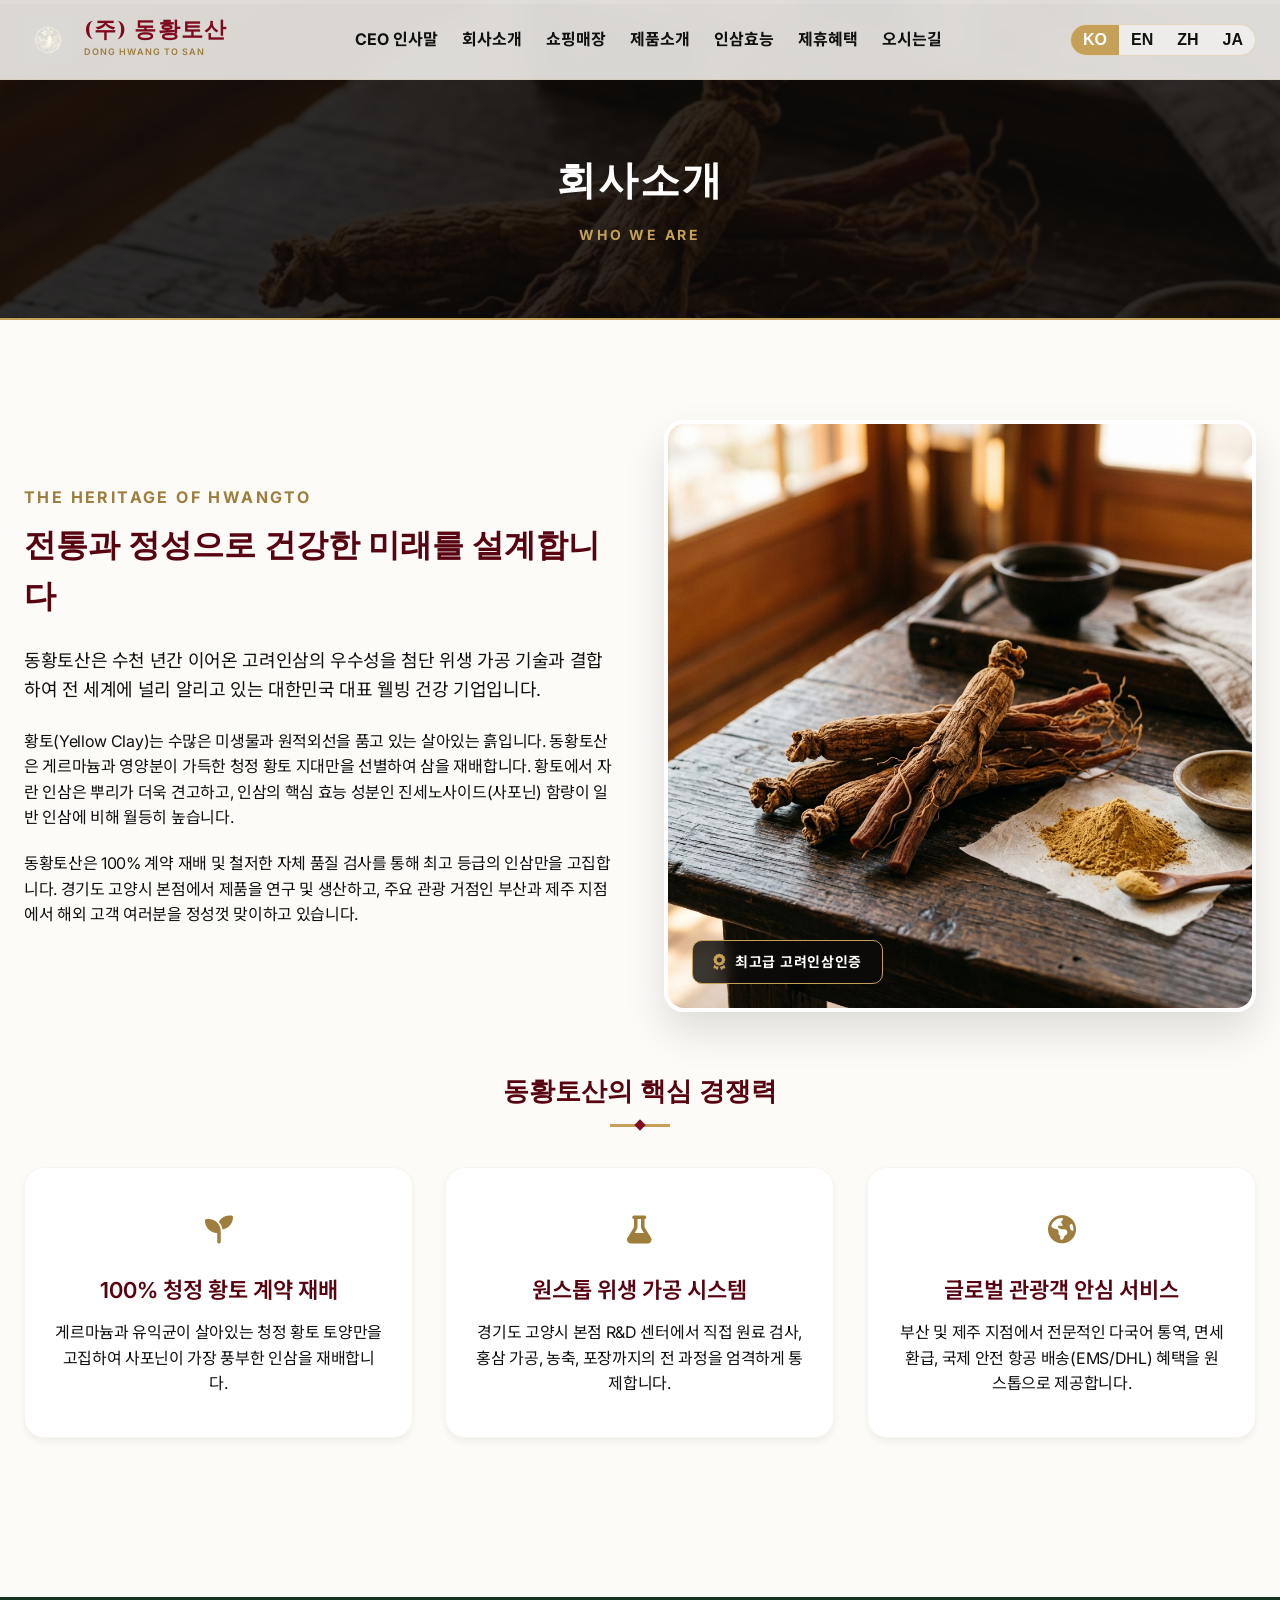
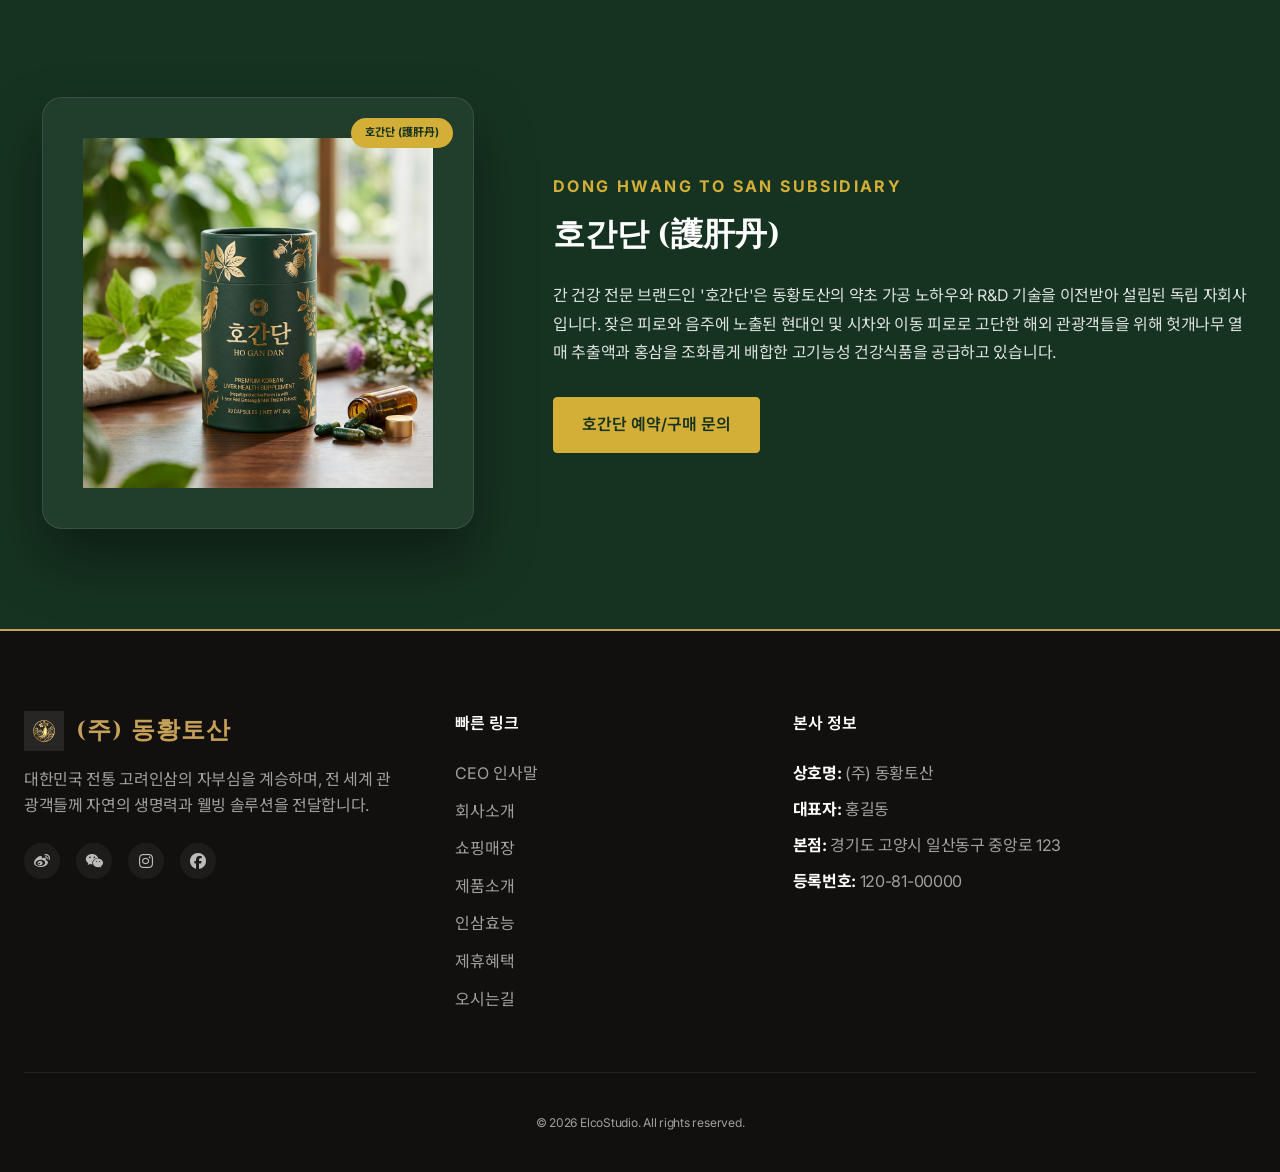
==== commit c24a68ef: "재재수정" ====
--- a/about.html
+++ b/about.html
@@ -95,7 +95,7 @@
 
                 <!-- Competencies Sub-section -->
                 <div class="about-core-title">
-                    <h3 data-i18n="about_core_h3" style="font-size: 26px;">동황토산의 핵심 경쟁력</h3>
+                    <h3 data-i18n="about_core_h3" style="font-size: 26px; font-weight: 700;">동황토산의 핵심 경쟁력</h3>
                     <div class="title-line"></div>
                 </div>
 
--- a/styles.css
+++ b/styles.css
@@ -53,6 +53,8 @@
 html {
     scroll-behavior: smooth;
     font-size: 16px; /* 1rem = 16px (Web Standard Root Size) */
+    overflow-x: hidden;
+    width: 100%;
 }
 
 body {
@@ -61,6 +63,13 @@
     color: var(--color-text);
     line-height: 1.6;
     overflow-x: hidden;
+    width: 100%;
+}
+
+#content-wrapper {
+    overflow-x: hidden;
+    width: 100%;
+    position: relative;
 }
 
 a {
@@ -80,7 +89,13 @@
 }
 
 /* Typography */
-h1, h2, h3, h4, h5, h6 {
+h1, h2, h3 {
+    font-family: var(--font-heading);
+    font-weight: 700;
+    color: var(--color-primary-dark);
+}
+
+h4, h5, h6 {
     font-family: var(--font-heading);
     font-weight: 600;
     color: var(--color-primary-dark);
@@ -977,7 +992,7 @@
     font-size: 1.25rem; /* 16px */
     margin-bottom: 12px;
     font-family: var(--font-body);
-    font-weight: 600;
+    font-weight: 700;
 }
 
 .service-card p {
@@ -1799,8 +1814,39 @@
 }
 
 @media (max-width: 768px) {
+    html {
+        font-size: 15px !important;
+    }
+
     .header .logo-text-wrap {
         display: none;
+    }
+
+    /* Subtler translations on mobile to prevent overflow leaks */
+    .reveal-left {
+        transform: translateX(-15px);
+    }
+    .reveal-right {
+        transform: translateX(15px);
+    }
+
+    /* Mobile Paragraph & Description Typography Optimization */
+    p, .story-text p, .branch-desc, .hgd-body, .service-card p, .benefit-item,
+    .form-group label, .form-group input, .form-group select, .form-group textarea,
+    .modal-detail-block p {
+        font-size: 0.9375rem; /* ~14px (More balanced for mobile screens) */
+    }
+
+    .section-title, .subpage-title {
+        font-size: 1.875rem !important; /* ~28px */
+    }
+
+    .section-subtitle {
+        font-size: 0.8125rem !important; /* ~12px */
+    }
+
+    .footer-logo-text {
+        font-size: 1.25rem !important; /* ~19px */
     }
 
     .section {
@@ -2095,6 +2141,7 @@
     background-position: center;
     z-index: 0;
     will-change: transform;
+    transition: transform 0.2s cubic-bezier(0.25, 0.8, 0.25, 1);
 }
 
 .subpage-hero {
@@ -2113,6 +2160,7 @@
     background-position: center;
     z-index: 0;
     will-change: transform;
+    transition: transform 0.2s cubic-bezier(0.25, 0.8, 0.25, 1);
 }
 
 .subpage-hero::before {
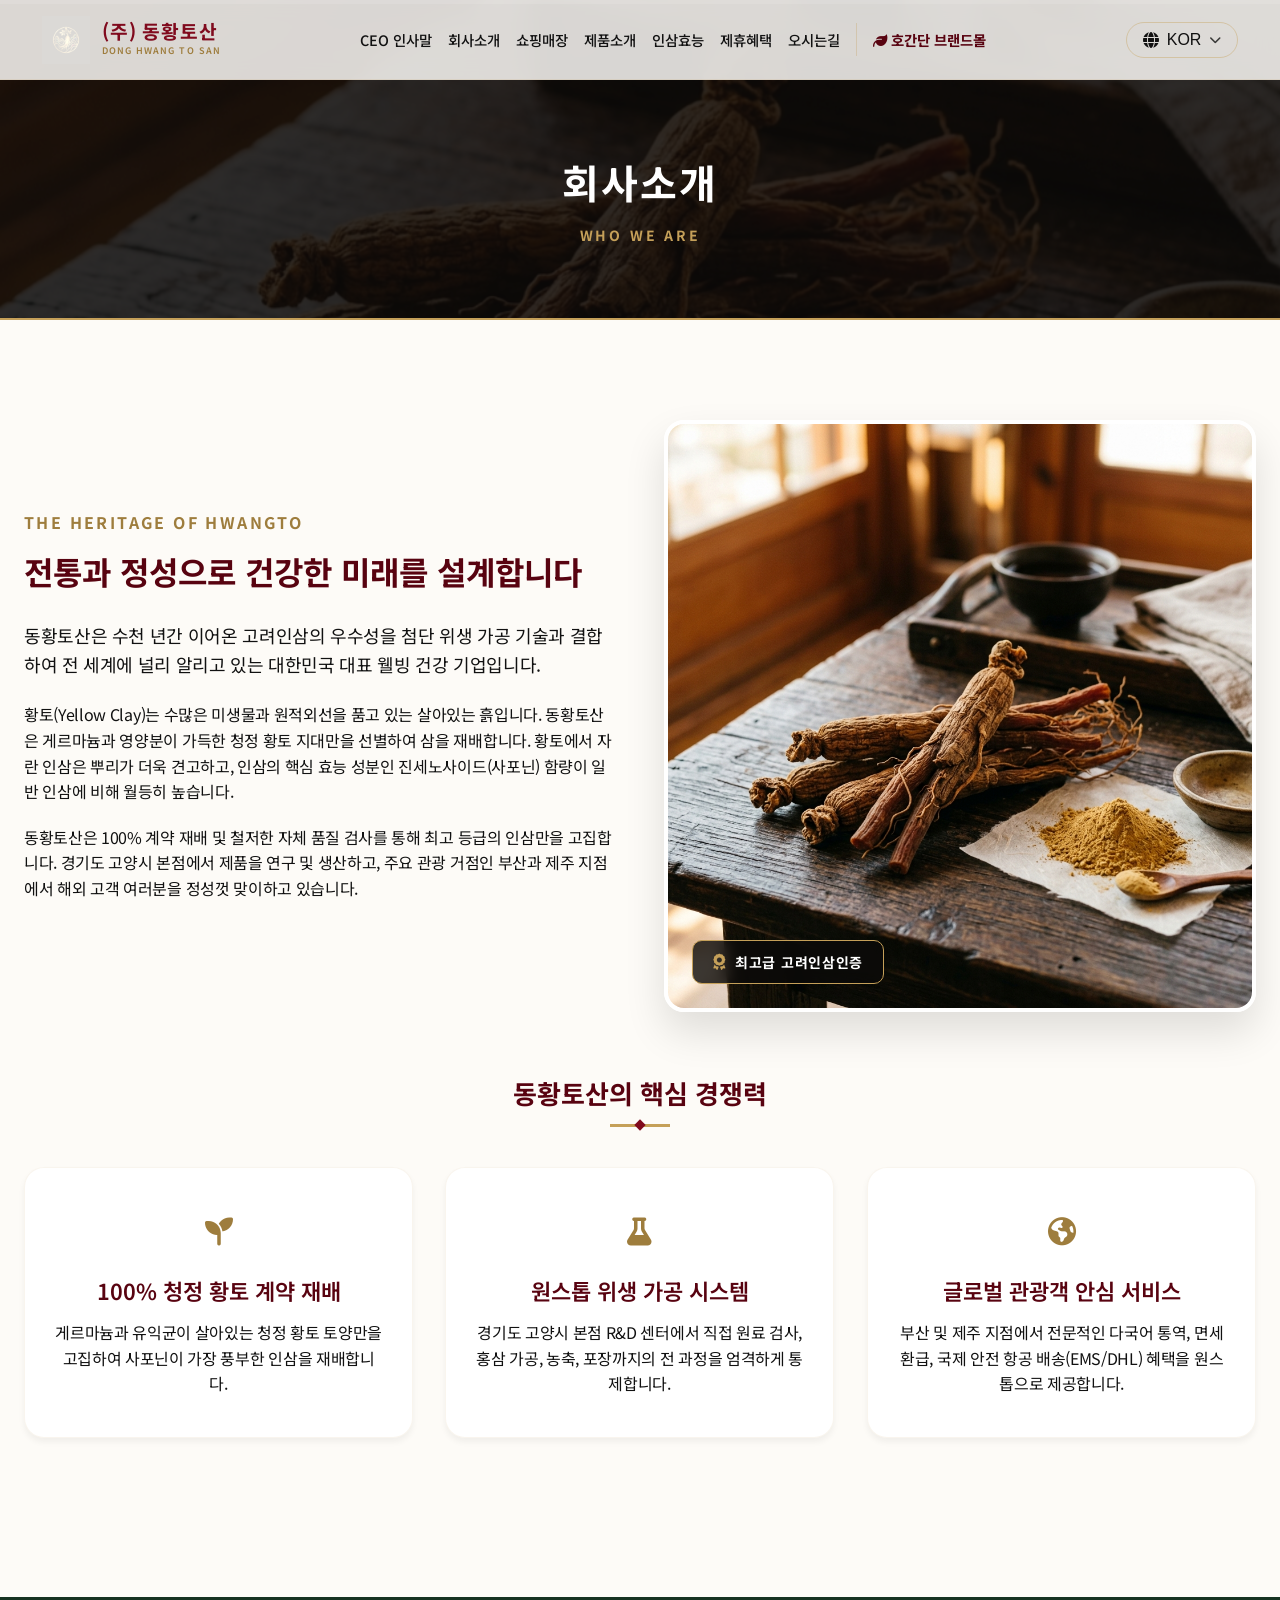
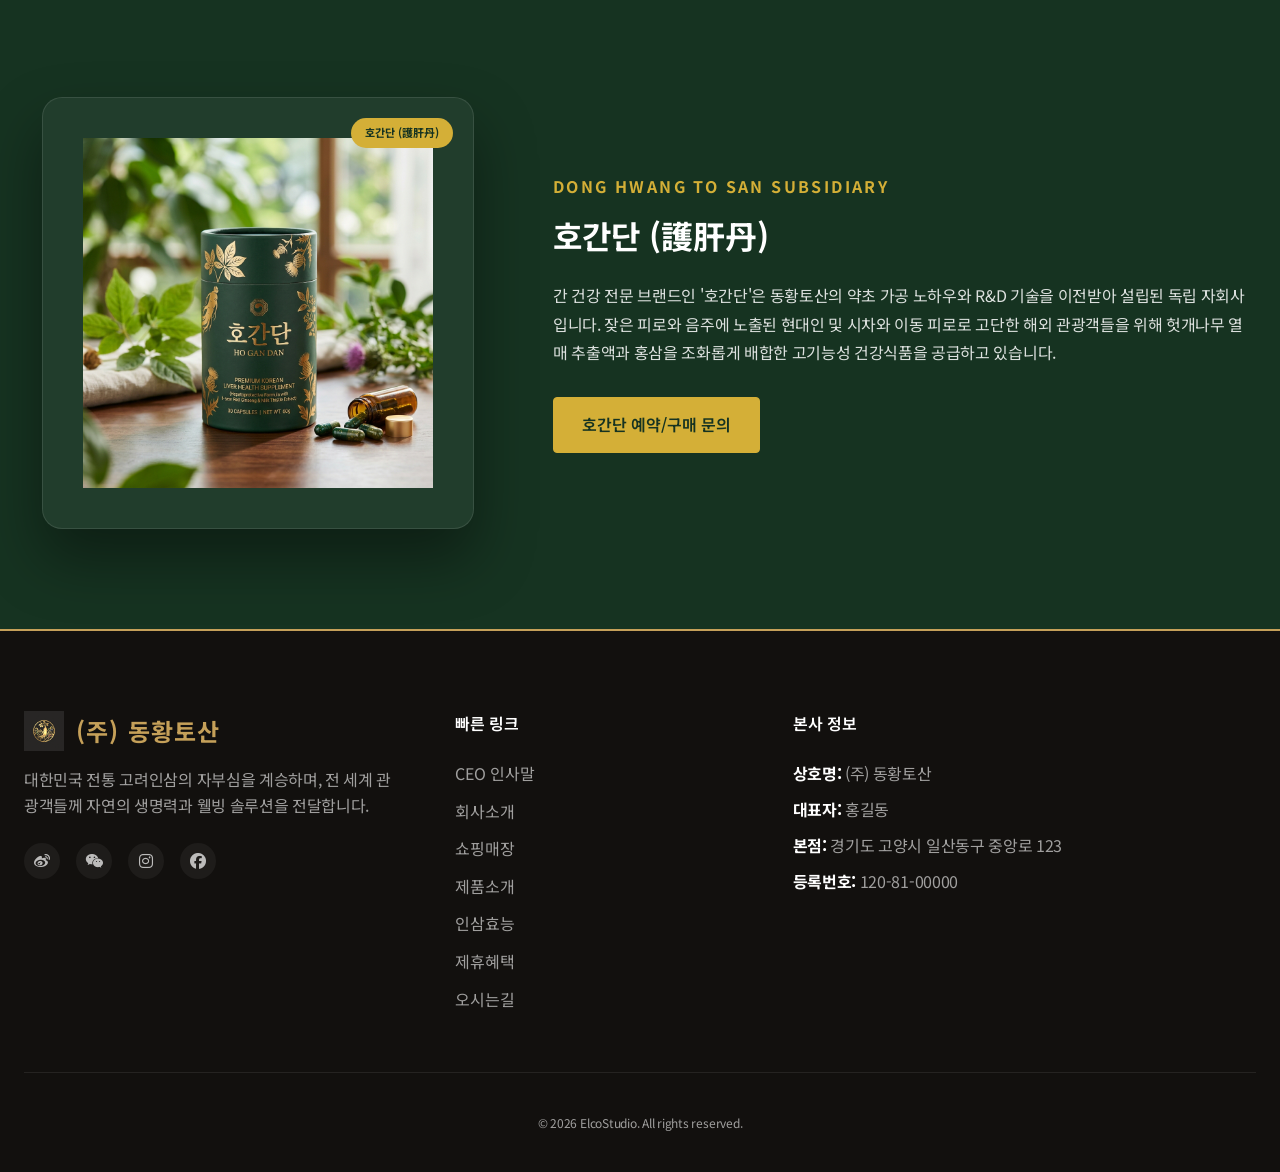
==== commit 50bd6fdd: "호간단 홈페이지 추가" ====
--- a/about.html
+++ b/about.html
@@ -13,6 +13,8 @@
     <link rel="stylesheet" href="https://cdnjs.cloudflare.com/ajax/libs/font-awesome/6.4.0/css/all.min.css">
     <!-- Stylesheet -->
     <link rel="stylesheet" href="styles.css">
+    <!-- Favicon -->
+    <link rel="icon" type="image/png" href="assets/logo.png">
 </head>
 <body>
 
@@ -36,15 +38,28 @@
                     <li><a href="efficacy.html" data-i18n="nav_efficacy">인삼효능</a></li>
                     <li><a href="partnership.html" data-i18n="nav_partnership">제휴혜택</a></li>
                     <li><a href="directions.html" data-i18n="nav_booking">오시는길</a></li>
+                    <li><a href="hogandan/index.html" class="nav-brand-link" data-i18n="nav_hogandan"><i class="fa-solid fa-leaf"></i> 호간단 브랜드몰</a></li>
                 </ul>
             </nav>
 
             <div class="header-actions">
-                <div class="lang-selector" id="lang-selector">
-                    <button class="lang-btn" data-lang="ko">KO</button>
-                    <button class="lang-btn" data-lang="en">EN</button>
-                    <button class="lang-btn" data-lang="zh">ZH</button>
-                    <button class="lang-btn" data-lang="ja">JA</button>
+                <div class="lang-dropdown-wrap" id="lang-dropdown-wrap">
+                    <button class="lang-dropdown-trigger" id="lang-trigger" aria-label="Select Language">
+                        <i class="fa-solid fa-globe"></i>
+                        <span class="lang-trigger-text" id="lang-trigger-text">KOR</span>
+                        <i class="fa-solid fa-chevron-down chevron-icon"></i>
+                    </button>
+                    <div class="lang-dropdown-menu" id="lang-dropdown-menu">
+                        <button class="close-dropdown-btn" id="close-lang-dropdown" aria-label="Close menu">
+                            <i class="fa-solid fa-xmark"></i>
+                        </button>
+                        <ul>
+                            <li><button class="lang-select-btn active" data-lang="ko"><i class="fa-solid fa-check check-icon"></i> Korea</button></li>
+                            <li><button class="lang-select-btn" data-lang="en"><i class="fa-solid fa-check check-icon"></i> English</button></li>
+                            <li><button class="lang-select-btn" data-lang="ja"><i class="fa-solid fa-check check-icon"></i> Japanese</button></li>
+                            <li><button class="lang-select-btn" data-lang="zh"><i class="fa-solid fa-check check-icon"></i> Chinese</button></li>
+                        </ul>
+                    </div>
                 </div>
                 <button class="mobile-menu-toggle" id="mobile-toggle" aria-label="Toggle Navigation Menu">
                     <i class="fa-solid fa-bars"></i>
--- a/styles.css
+++ b/styles.css
@@ -5,8 +5,8 @@
 /* Custom CSS Variables / Design Tokens */
 :root {
     /* Fonts */
-    --font-heading: 'Cinzel', serif;
-    --font-body: 'Inter', 'Noto Sans KR', sans-serif;
+    --font-heading: 'Noto Sans KR';
+    --font-body: 'Noto Sans KR';
     
     /* Colors - Dong Hwang To San */
     --color-primary: #800A1D;       /* Premium Red Ginseng Crimson */
@@ -235,7 +235,8 @@
 
 .header-container {
     height: 100%;
-    max-width: 1500px; /* Increased to make English menu spacious */
+    max-width: 1750px; /* Increased from 1500px to make English menu spacious */
+    width: 100%;
     margin: 0 auto;
     display: flex;
     justify-content: space-between;
@@ -247,6 +248,7 @@
     display: flex;
     align-items: center;
     gap: 12px;
+    white-space: nowrap;
 }
 
 .logo-img {
@@ -255,6 +257,7 @@
     object-fit: contain;
     mix-blend-mode: screen;
     filter: brightness(1.15);
+    flex-shrink: 0;
 }
 
 .logo-text-wrap {
@@ -280,6 +283,7 @@
     color: var(--color-primary);
     letter-spacing: 0.05em;
     line-height: 1.1;
+    white-space: nowrap;
 }
 
 .logo-subtext {
@@ -289,6 +293,7 @@
     letter-spacing: 0.12em;
     color: var(--color-accent-dark);
     margin-top: 2px;
+    white-space: nowrap;
 }
 
 .nav-menu ul {
@@ -298,10 +303,11 @@
 
 .nav-menu a {
     font-size: 1rem; /* 16px */
-    font-weight: bold;
+    font-weight: 500;
     color: var(--color-text-light);
     position: relative;
     padding: 6px 0;
+    white-space: nowrap;
 }
 
 .nav-menu a:hover {
@@ -340,39 +346,163 @@
     transform: translateY(-1px);
 }
 
+.nav-brand-link {
+    border-left: 1px solid rgba(197, 160, 89, 0.3);
+    padding-left: 16px !important;
+    color: var(--color-primary-dark) !important;
+    font-weight: 700 !important;
+}
+
+.nav-brand-link:hover {
+    color: var(--color-accent-dark) !important;
+}
+
+.nav-brand-link::after {
+    left: 16px !important;
+}
+
+.nav-brand-link:hover::after {
+    width: calc(100% - 16px) !important;
+}
+
 .header-actions {
     display: flex;
     align-items: center;
     gap: 16px;
 }
 
-/* Language selector */
-.lang-selector {
-    display: flex;
-    border: 1px solid rgba(197, 160, 89, 0.3);
+/* Language Dropdown Switcher */
+.lang-dropdown-wrap {
+    position: relative;
+    display: inline-block;
+}
+
+.lang-dropdown-trigger {
+    display: flex;
+    align-items: center;
+    gap: 8px;
+    background: none;
+    border: 1px solid rgba(197, 160, 89, 0.4);
     border-radius: 30px;
-    overflow: hidden;
-    background-color: rgba(255, 255, 255, 0.5);
-}
-
-.lang-btn {
+    padding: 8px 16px;
+    color: var(--color-text-light);
+    font-size: 1rem;
+    font-weight: 500;
+    cursor: pointer;
+    transition: var(--transition);
+}
+
+.lang-dropdown-trigger:hover {
+    background-color: rgba(128, 10, 29, 0.05);
+    border-color: var(--color-primary);
+    color: var(--color-primary);
+}
+
+.lang-dropdown-trigger .chevron-icon {
+    font-size: 0.75rem;
+    opacity: 0.8;
+    transition: transform 0.3s ease;
+}
+
+.lang-dropdown-wrap.open .chevron-icon {
+    transform: rotate(180deg);
+}
+
+.lang-dropdown-menu {
+    position: absolute;
+    top: calc(100% + 8px);
+    right: 0;
+    width: 170px;
+    background-color: var(--color-white);
+    border-radius: 12px;
+    box-shadow: 0 10px 30px rgba(0, 0, 0, 0.12);
+    border: 1px solid rgba(197, 160, 89, 0.2);
+    padding: 20px 16px 12px;
+    z-index: 1100;
+    opacity: 0;
+    transform: translateY(10px) scale(0.95);
+    pointer-events: none;
+    transition: all 0.3s cubic-bezier(0.25, 0.8, 0.25, 1);
+}
+
+.lang-dropdown-menu.show {
+    opacity: 1;
+    transform: translateY(0) scale(1);
+    pointer-events: auto;
+}
+
+.close-dropdown-btn {
+    position: absolute;
+    top: 10px;
+    right: 10px;
+    background: #800A1D; /* Primary Red Ginseng Crimson */
+    border-radius: 50%;
+    width: 22px;
+    height: 22px;
+    display: flex;
+    align-items: center;
+    justify-content: center;
+    color: var(--color-white);
+    border: none;
+    font-size: 0.65rem;
+    cursor: pointer;
+    transition: var(--transition);
+}
+
+.close-dropdown-btn:hover {
+    background: var(--color-primary-dark);
+    transform: scale(1.1);
+}
+
+.lang-dropdown-menu ul {
+    display: flex;
+    flex-direction: column;
+    gap: 4px;
+    padding: 0;
+    margin: 0;
+    list-style: none;
+}
+
+.lang-dropdown-menu li {
+    width: 100%;
+}
+
+.lang-select-btn {
+    width: 100%;
     background: none;
     border: none;
-    padding: 6px 12px;
-    font-size: 1rem; /* 16px */
-    font-weight: bold;
-    color: var(--color-text-light);
+    text-align: left;
+    padding: 8px 12px;
+    font-size: 0.95rem;
+    font-weight: 500;
+    color: #4a5568;
     cursor: pointer;
+    border-radius: 6px;
+    display: flex;
+    align-items: center;
+    gap: 8px;
     transition: var(--transition);
 }
 
-.lang-btn:hover {
+.lang-select-btn:hover {
+    background-color: var(--color-bg-alt);
     color: var(--color-primary);
 }
 
-.lang-btn.active {
-    background-color: var(--color-accent);
-    color: var(--color-white);
+.lang-select-btn .check-icon {
+    font-size: 0.75rem;
+    color: var(--color-primary);
+    opacity: 0;
+    transition: opacity 0.2s ease;
+}
+
+.lang-select-btn.active {
+    color: var(--color-primary-dark);
+    font-weight: 700;
+}
+
+.lang-select-btn.active .check-icon {
+    opacity: 1;
 }
 
 .mobile-menu-toggle {
@@ -382,6 +512,45 @@
     font-size: 1.25rem; /* 20px */
     cursor: pointer;
     color: var(--color-primary);
+}
+
+/* Intermediate screen responsive styles for header */
+@media (min-width: 769px) and (max-width: 1440px) {
+    .header-container {
+        max-width: 96%;
+        padding: 0 16px;
+    }
+    .nav-menu ul {
+        gap: 16px;
+    }
+    .nav-menu a {
+        font-size: 0.9rem;
+    }
+    .logo-text-ko {
+        font-size: 1.2rem;
+    }
+}
+
+@media (min-width: 769px) and (max-width: 1200px) {
+    .header-container {
+        max-width: 98%;
+        padding: 0 10px;
+    }
+    .nav-menu ul {
+        gap: 8px;
+    }
+    .nav-menu a {
+        font-size: 0.85rem;
+    }
+    .logo-text-ko {
+        font-size: 1.1rem;
+    }
+    .logo-subtext {
+        font-size: 0.5rem;
+    }
+    .header-actions {
+        gap: 10px;
+    }
 }
 
 /* Hero Section */
@@ -1255,6 +1424,9 @@
     position: relative;
     transform: scale(0.9) translateY(20px);
     transition: transform 0.4s cubic-bezier(0.25, 0.8, 0.25, 1);
+    max-height: 85vh;
+    display: flex;
+    flex-direction: column;
 }
 
 .modal-overlay.open .modal-card {
@@ -1282,7 +1454,7 @@
     display: grid;
     grid-template-columns: 4.5fr 5.5fr;
     height: 100%;
-    max-height: 80vh;
+    min-height: 0;
 }
 
 .modal-visual {
@@ -1822,6 +1994,16 @@
         display: none;
     }
 
+    .lang-dropdown-trigger {
+        padding: 8px;
+        border-radius: 50%;
+    }
+
+    .lang-dropdown-trigger .lang-trigger-text,
+    .lang-dropdown-trigger .chevron-icon {
+        display: none;
+    }
+
     /* Subtler translations on mobile to prevent overflow leaks */
     .reveal-left {
         transform: translateX(-15px);
@@ -1891,9 +2073,18 @@
         gap: 0;
     }
     
+    .modal-card {
+        max-height: 85vh;
+        display: flex;
+        flex-direction: column;
+    }
+    
     .modal-content-grid {
         grid-template-columns: 1fr;
-        max-height: 90vh;
+        grid-template-rows: auto 1fr;
+        height: 100%;
+        max-height: 100%;
+        min-height: 0;
     }
     
     .modal-visual {
@@ -1909,6 +2100,8 @@
     
     .modal-text-pane {
         padding: 24px;
+        overflow-y: auto;
+        -webkit-overflow-scrolling: touch;
     }
     
     .modal-title {
